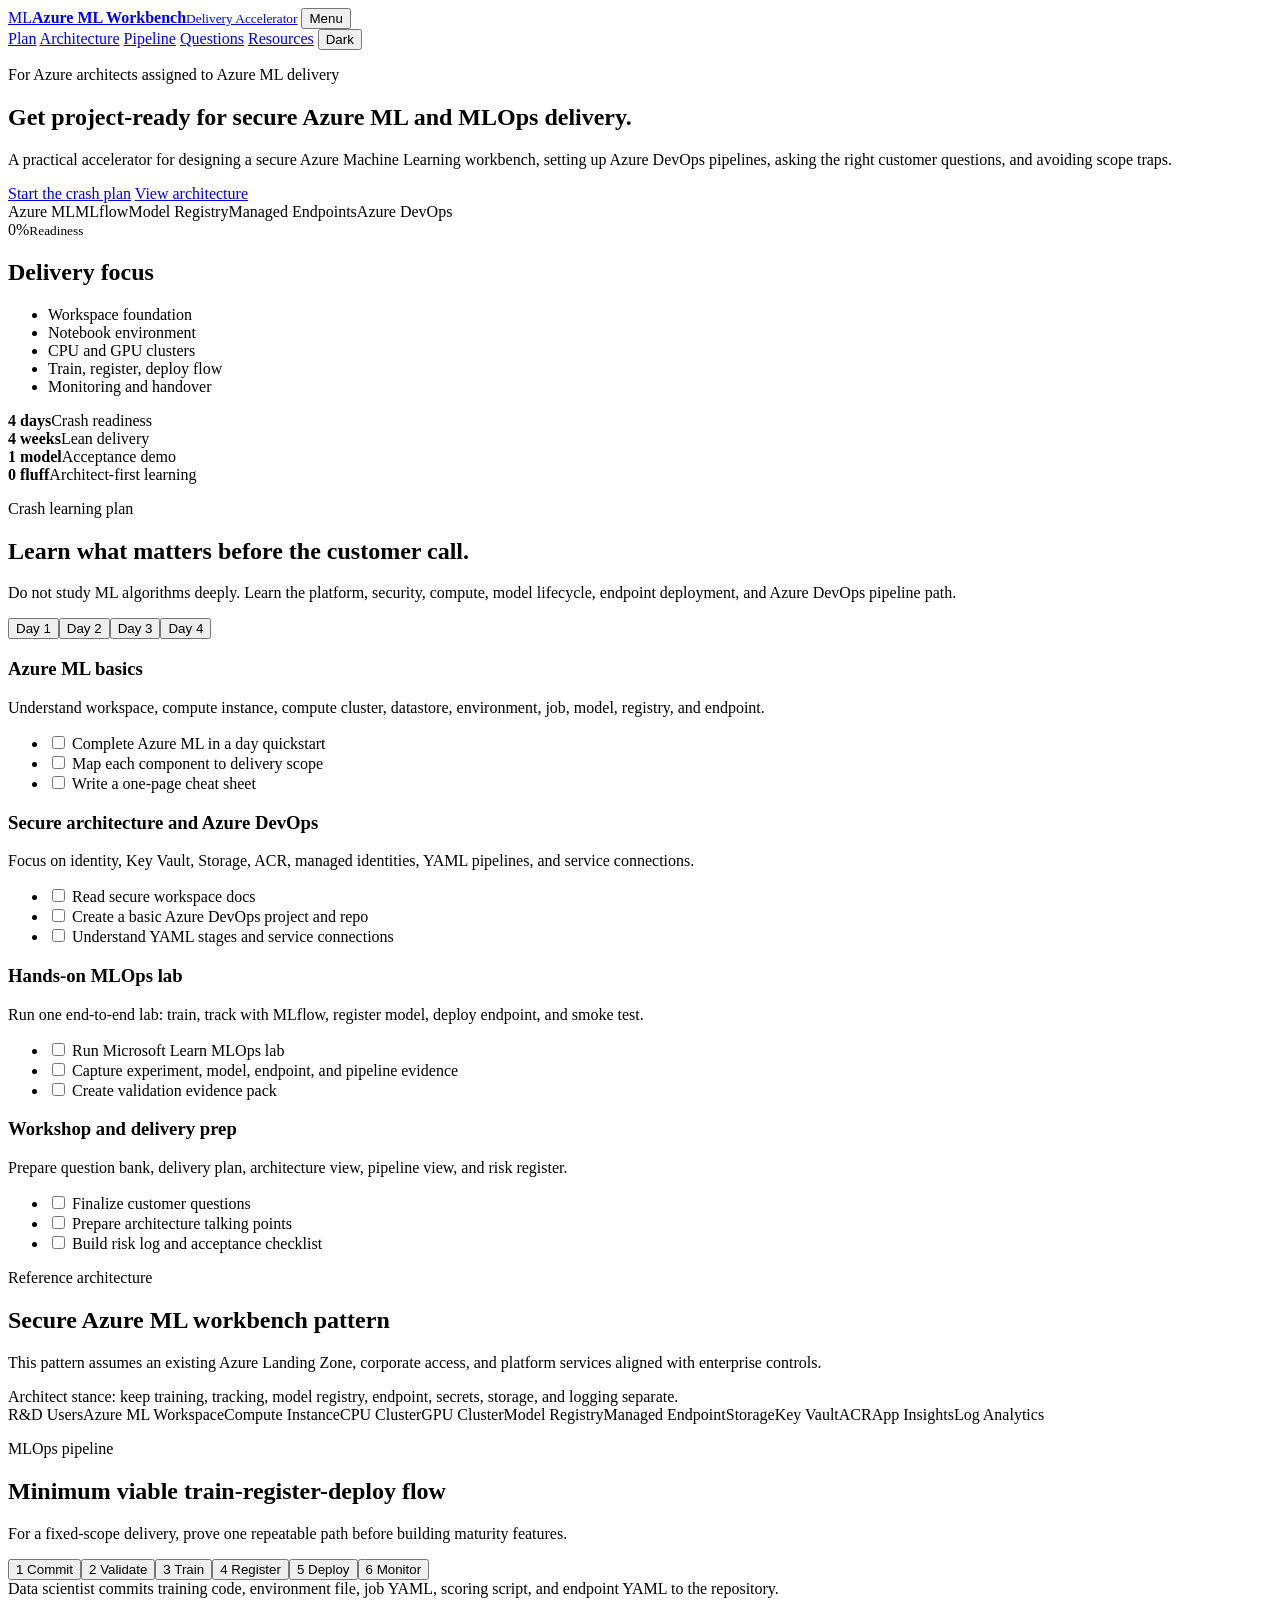
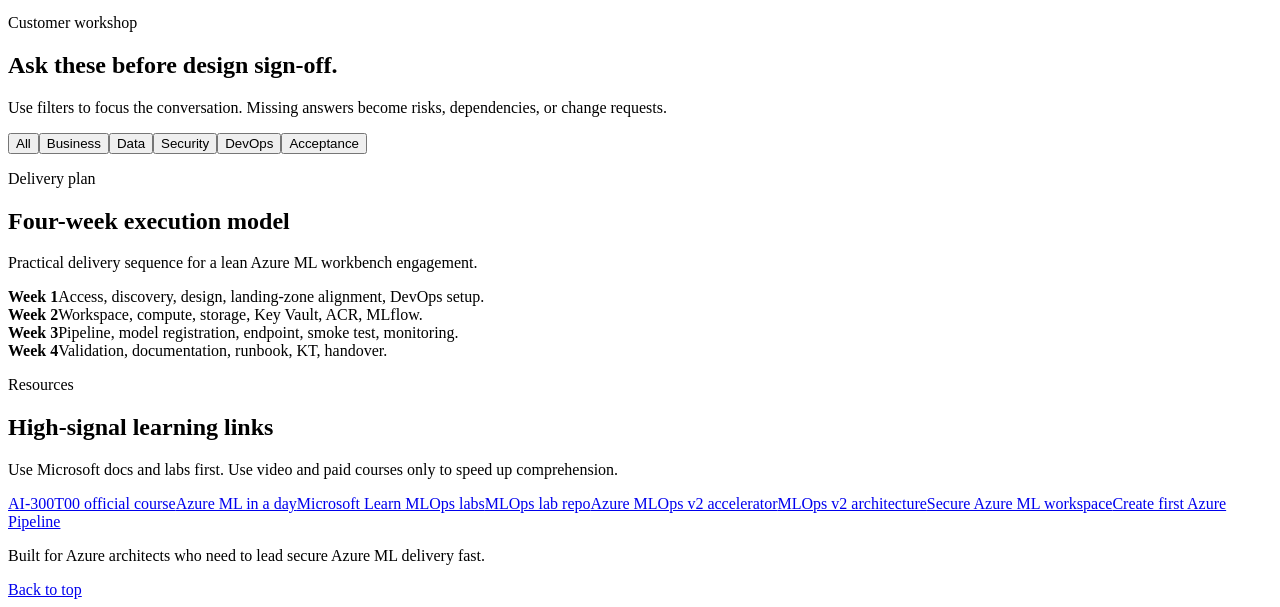
==== index.html @ 3e7c8733 "Add interactive Azure ML delivery site" ====
<!doctype html>
<html lang="en">
<head>
  <meta charset="utf-8">
  <meta name="viewport" content="width=device-width, initial-scale=1">
  <title>Azure ML Workbench Delivery Accelerator</title>
  <meta name="description" content="Interactive Azure ML and MLOps delivery accelerator for Azure architects.">
  <link rel="stylesheet" href="styles.css">
</head>
<body>
  <header class="site-header">
    <nav class="nav shell">
      <a class="brand" href="#top"><span class="brand-mark">ML</span><span><strong>Azure ML Workbench</strong><small>Delivery Accelerator</small></span></a>
      <button class="nav-toggle" aria-expanded="false" aria-controls="nav-links">Menu</button>
      <div id="nav-links" class="nav-links">
        <a href="#plan">Plan</a>
        <a href="#architecture">Architecture</a>
        <a href="#pipeline">Pipeline</a>
        <a href="#questions">Questions</a>
        <a href="#resources">Resources</a>
        <button id="theme-toggle" class="ghost" type="button">Dark</button>
      </div>
    </nav>
  </header>

  <main id="top">
    <section class="hero shell">
      <div class="hero-copy">
        <p class="eyebrow">For Azure architects assigned to Azure ML delivery</p>
        <h1>Get project-ready for secure Azure ML and MLOps delivery.</h1>
        <p class="lead">A practical accelerator for designing a secure Azure Machine Learning workbench, setting up Azure DevOps pipelines, asking the right customer questions, and avoiding scope traps.</p>
        <div class="hero-actions">
          <a class="button primary" href="#plan">Start the crash plan</a>
          <a class="button secondary" href="#architecture">View architecture</a>
        </div>
        <div class="trust-strip"><span>Azure ML</span><span>MLflow</span><span>Model Registry</span><span>Managed Endpoints</span><span>Azure DevOps</span></div>
      </div>
      <aside class="hero-card">
        <div class="score-ring"><span id="readiness-score">0%</span><small>Readiness</small></div>
        <h2>Delivery focus</h2>
        <ul class="clean-list"><li>Workspace foundation</li><li>Notebook environment</li><li>CPU and GPU clusters</li><li>Train, register, deploy flow</li><li>Monitoring and handover</li></ul>
      </aside>
    </section>

    <section class="shell section stats-grid"><article class="stat"><strong>4 days</strong><span>Crash readiness</span></article><article class="stat"><strong>4 weeks</strong><span>Lean delivery</span></article><article class="stat"><strong>1 model</strong><span>Acceptance demo</span></article><article class="stat"><strong>0 fluff</strong><span>Architect-first learning</span></article></section>

    <section id="plan" class="shell section"><div class="section-head"><p class="eyebrow">Crash learning plan</p><h2>Learn what matters before the customer call.</h2><p>Do not study ML algorithms deeply. Learn the platform, security, compute, model lifecycle, endpoint deployment, and Azure DevOps pipeline path.</p></div><div class="tabs"><button class="tab active" data-tab="day1">Day 1</button><button class="tab" data-tab="day2">Day 2</button><button class="tab" data-tab="day3">Day 3</button><button class="tab" data-tab="day4">Day 4</button></div><div class="tab-panel active" id="day1"><h3>Azure ML basics</h3><p>Understand workspace, compute instance, compute cluster, datastore, environment, job, model, registry, and endpoint.</p><ul class="task-list"><li><label><input type="checkbox"> Complete Azure ML in a day quickstart</label></li><li><label><input type="checkbox"> Map each component to delivery scope</label></li><li><label><input type="checkbox"> Write a one-page cheat sheet</label></li></ul></div><div class="tab-panel" id="day2"><h3>Secure architecture and Azure DevOps</h3><p>Focus on identity, Key Vault, Storage, ACR, managed identities, YAML pipelines, and service connections.</p><ul class="task-list"><li><label><input type="checkbox"> Read secure workspace docs</label></li><li><label><input type="checkbox"> Create a basic Azure DevOps project and repo</label></li><li><label><input type="checkbox"> Understand YAML stages and service connections</label></li></ul></div><div class="tab-panel" id="day3"><h3>Hands-on MLOps lab</h3><p>Run one end-to-end lab: train, track with MLflow, register model, deploy endpoint, and smoke test.</p><ul class="task-list"><li><label><input type="checkbox"> Run Microsoft Learn MLOps lab</label></li><li><label><input type="checkbox"> Capture experiment, model, endpoint, and pipeline evidence</label></li><li><label><input type="checkbox"> Create validation evidence pack</label></li></ul></div><div class="tab-panel" id="day4"><h3>Workshop and delivery prep</h3><p>Prepare question bank, delivery plan, architecture view, pipeline view, and risk register.</p><ul class="task-list"><li><label><input type="checkbox"> Finalize customer questions</label></li><li><label><input type="checkbox"> Prepare architecture talking points</label></li><li><label><input type="checkbox"> Build risk log and acceptance checklist</label></li></ul></div></section>

    <section id="architecture" class="shell section split"><div><p class="eyebrow">Reference architecture</p><h2>Secure Azure ML workbench pattern</h2><p>This pattern assumes an existing Azure Landing Zone, corporate access, and platform services aligned with enterprise controls.</p><div class="callout">Architect stance: keep training, tracking, model registry, endpoint, secrets, storage, and logging separate.</div></div><div class="diagram-card"><div class="arch-grid"><span>R&D Users</span><span>Azure ML Workspace</span><span>Compute Instance</span><span>CPU Cluster</span><span>GPU Cluster</span><span>Model Registry</span><span>Managed Endpoint</span><span>Storage</span><span>Key Vault</span><span>ACR</span><span>App Insights</span><span>Log Analytics</span></div></div></section>

    <section id="pipeline" class="shell section"><div class="section-head"><p class="eyebrow">MLOps pipeline</p><h2>Minimum viable train-register-deploy flow</h2><p>For a fixed-scope delivery, prove one repeatable path before building maturity features.</p></div><div class="pipeline"><button class="step active" data-step="1"><span>1</span> Commit</button><button class="step" data-step="2"><span>2</span> Validate</button><button class="step" data-step="3"><span>3</span> Train</button><button class="step" data-step="4"><span>4</span> Register</button><button class="step" data-step="5"><span>5</span> Deploy</button><button class="step" data-step="6"><span>6</span> Monitor</button></div><article id="pipeline-detail" class="detail-card">Data scientist commits training code, environment file, job YAML, scoring script, and endpoint YAML to the repository.</article></section>

    <section id="questions" class="shell section"><div class="section-head"><p class="eyebrow">Customer workshop</p><h2>Ask these before design sign-off.</h2><p>Use filters to focus the conversation. Missing answers become risks, dependencies, or change requests.</p></div><div class="filter-row"><button class="filter active" data-filter="all">All</button><button class="filter" data-filter="business">Business</button><button class="filter" data-filter="data">Data</button><button class="filter" data-filter="security">Security</button><button class="filter" data-filter="devops">DevOps</button><button class="filter" data-filter="acceptance">Acceptance</button></div><div class="question-grid" id="question-grid"></div></section>

    <section class="shell section split"><div><p class="eyebrow">Delivery plan</p><h2>Four-week execution model</h2><p>Practical delivery sequence for a lean Azure ML workbench engagement.</p></div><div class="timeline"><article><strong>Week 1</strong><span>Access, discovery, design, landing-zone alignment, DevOps setup.</span></article><article><strong>Week 2</strong><span>Workspace, compute, storage, Key Vault, ACR, MLflow.</span></article><article><strong>Week 3</strong><span>Pipeline, model registration, endpoint, smoke test, monitoring.</span></article><article><strong>Week 4</strong><span>Validation, documentation, runbook, KT, handover.</span></article></div></section>

    <section id="resources" class="shell section"><div class="section-head"><p class="eyebrow">Resources</p><h2>High-signal learning links</h2><p>Use Microsoft docs and labs first. Use video and paid courses only to speed up comprehension.</p></div><div class="resource-grid"><a href="https://learn.microsoft.com/en-us/training/courses/ai-300t00" target="_blank" rel="noreferrer">AI-300T00 official course</a><a href="https://learn.microsoft.com/en-us/azure/machine-learning/tutorial-azure-ml-in-a-day" target="_blank" rel="noreferrer">Azure ML in a day</a><a href="https://microsoftlearning.github.io/mslearn-mlops/" target="_blank" rel="noreferrer">Microsoft Learn MLOps labs</a><a href="https://github.com/MicrosoftLearning/mslearn-mlops" target="_blank" rel="noreferrer">MLOps lab repo</a><a href="https://github.com/Azure/mlops-v2" target="_blank" rel="noreferrer">Azure MLOps v2 accelerator</a><a href="https://learn.microsoft.com/en-us/azure/architecture/ai-ml/guide/machine-learning-operations-v2" target="_blank" rel="noreferrer">MLOps v2 architecture</a><a href="https://learn.microsoft.com/en-us/azure/machine-learning/how-to-secure-workspace-vnet" target="_blank" rel="noreferrer">Secure Azure ML workspace</a><a href="https://learn.microsoft.com/en-us/azure/devops/pipelines/create-first-pipeline" target="_blank" rel="noreferrer">Create first Azure Pipeline</a></div></section>
  </main>
  <footer class="footer shell"><p>Built for Azure architects who need to lead secure Azure ML delivery fast.</p><a href="#top">Back to top</a></footer>
  <script src="app.js"></script>
</body>
</html>
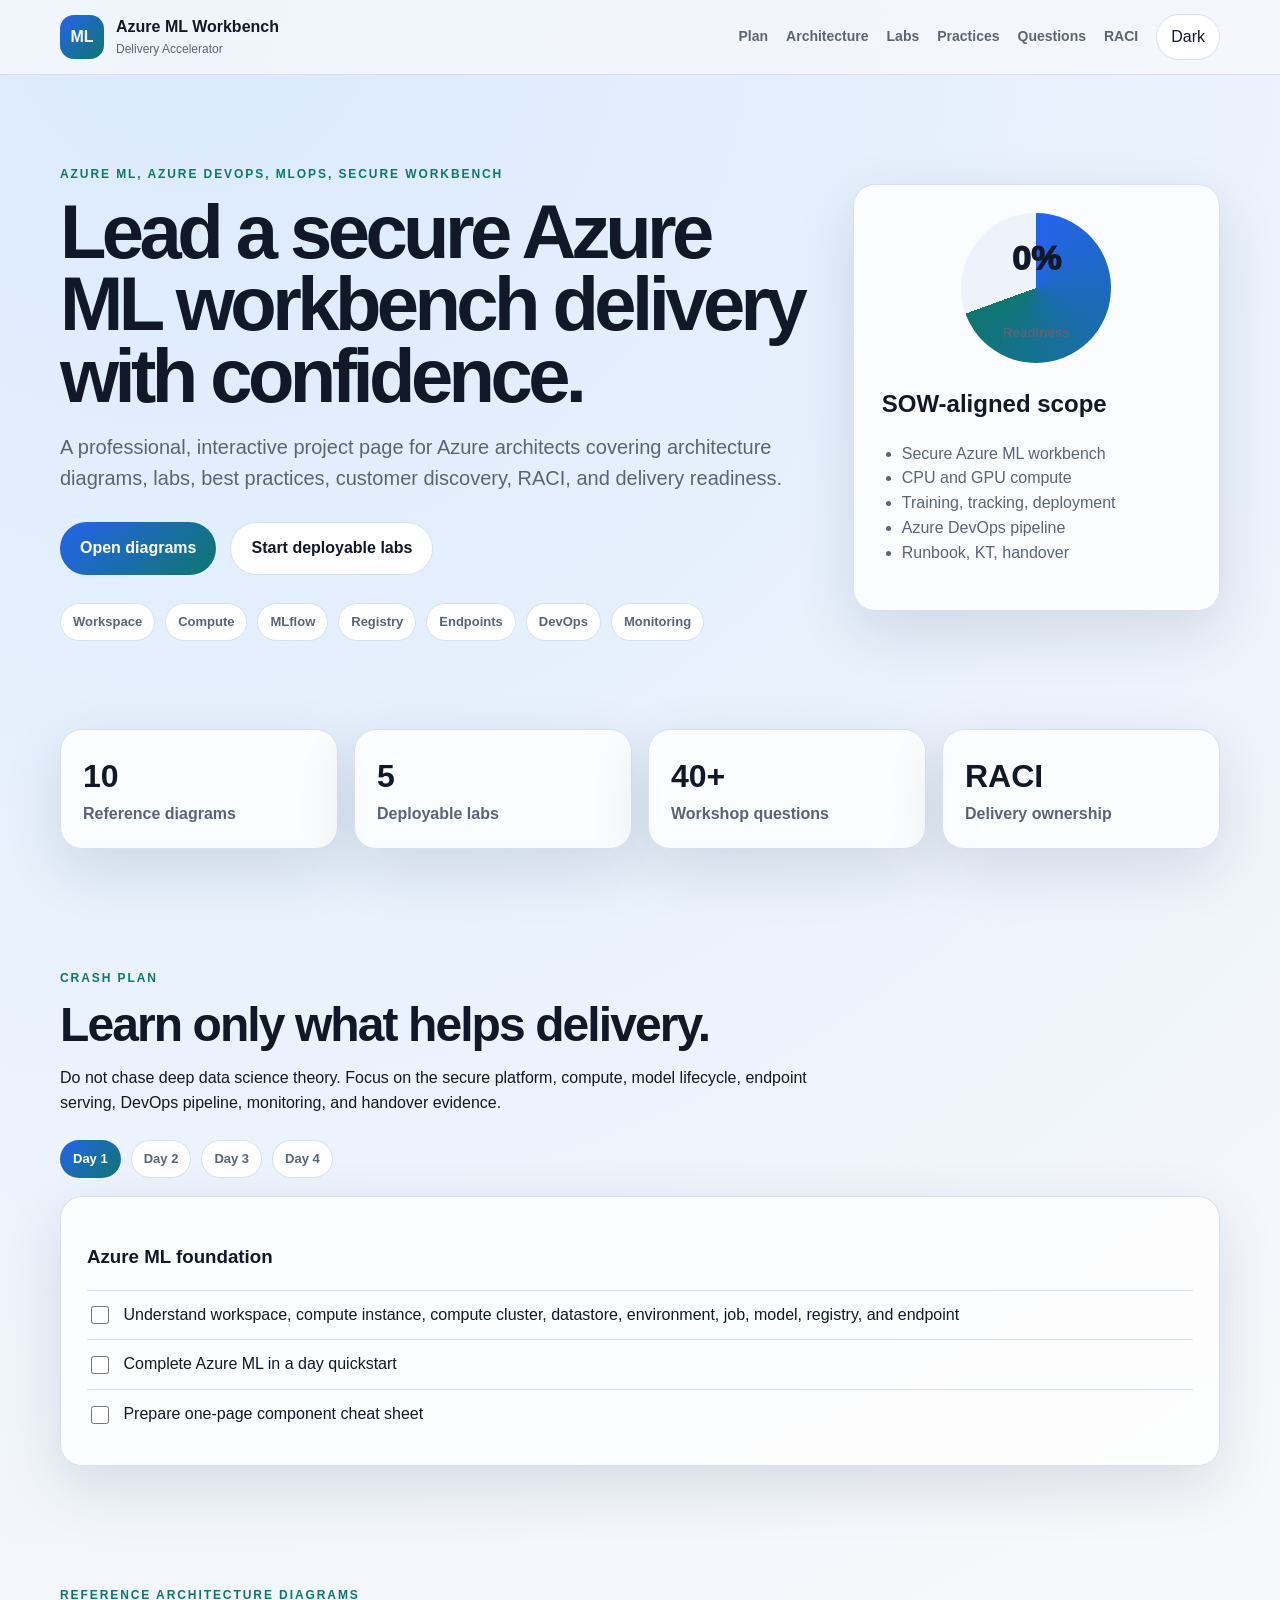
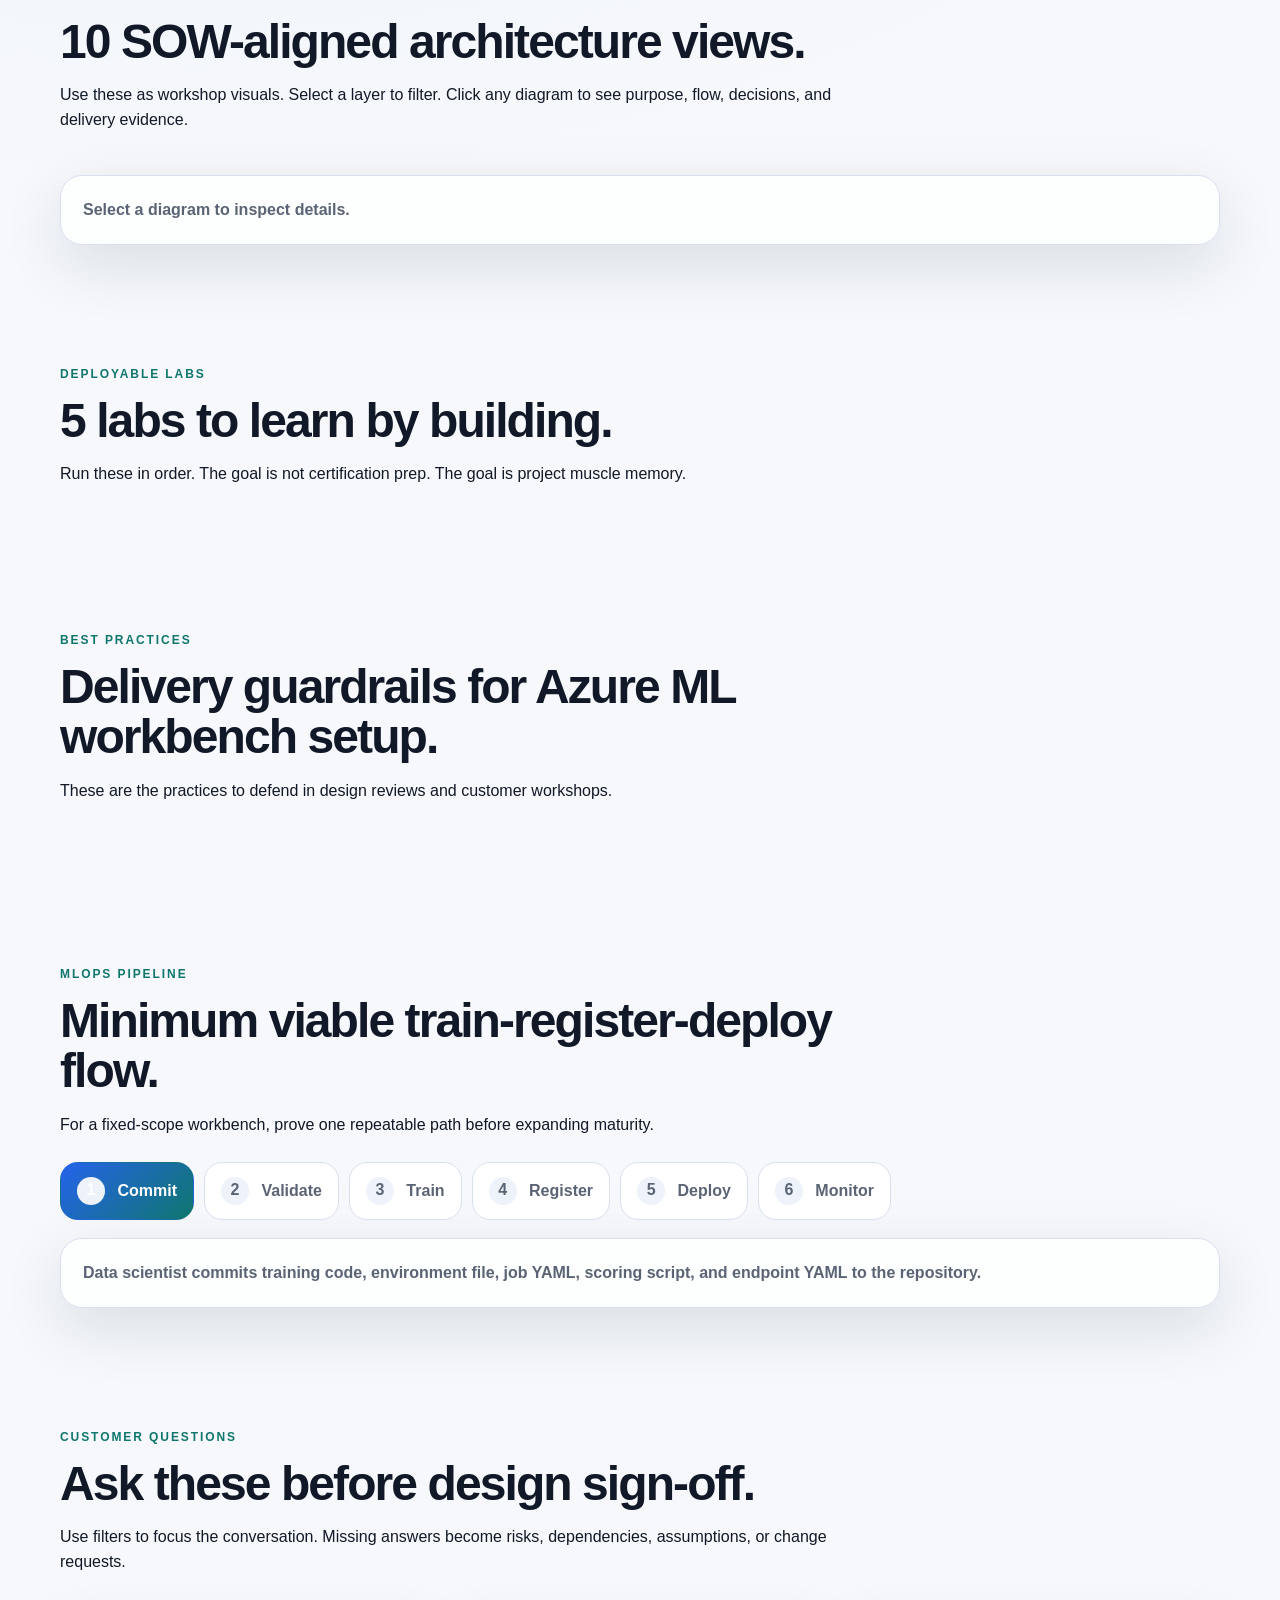
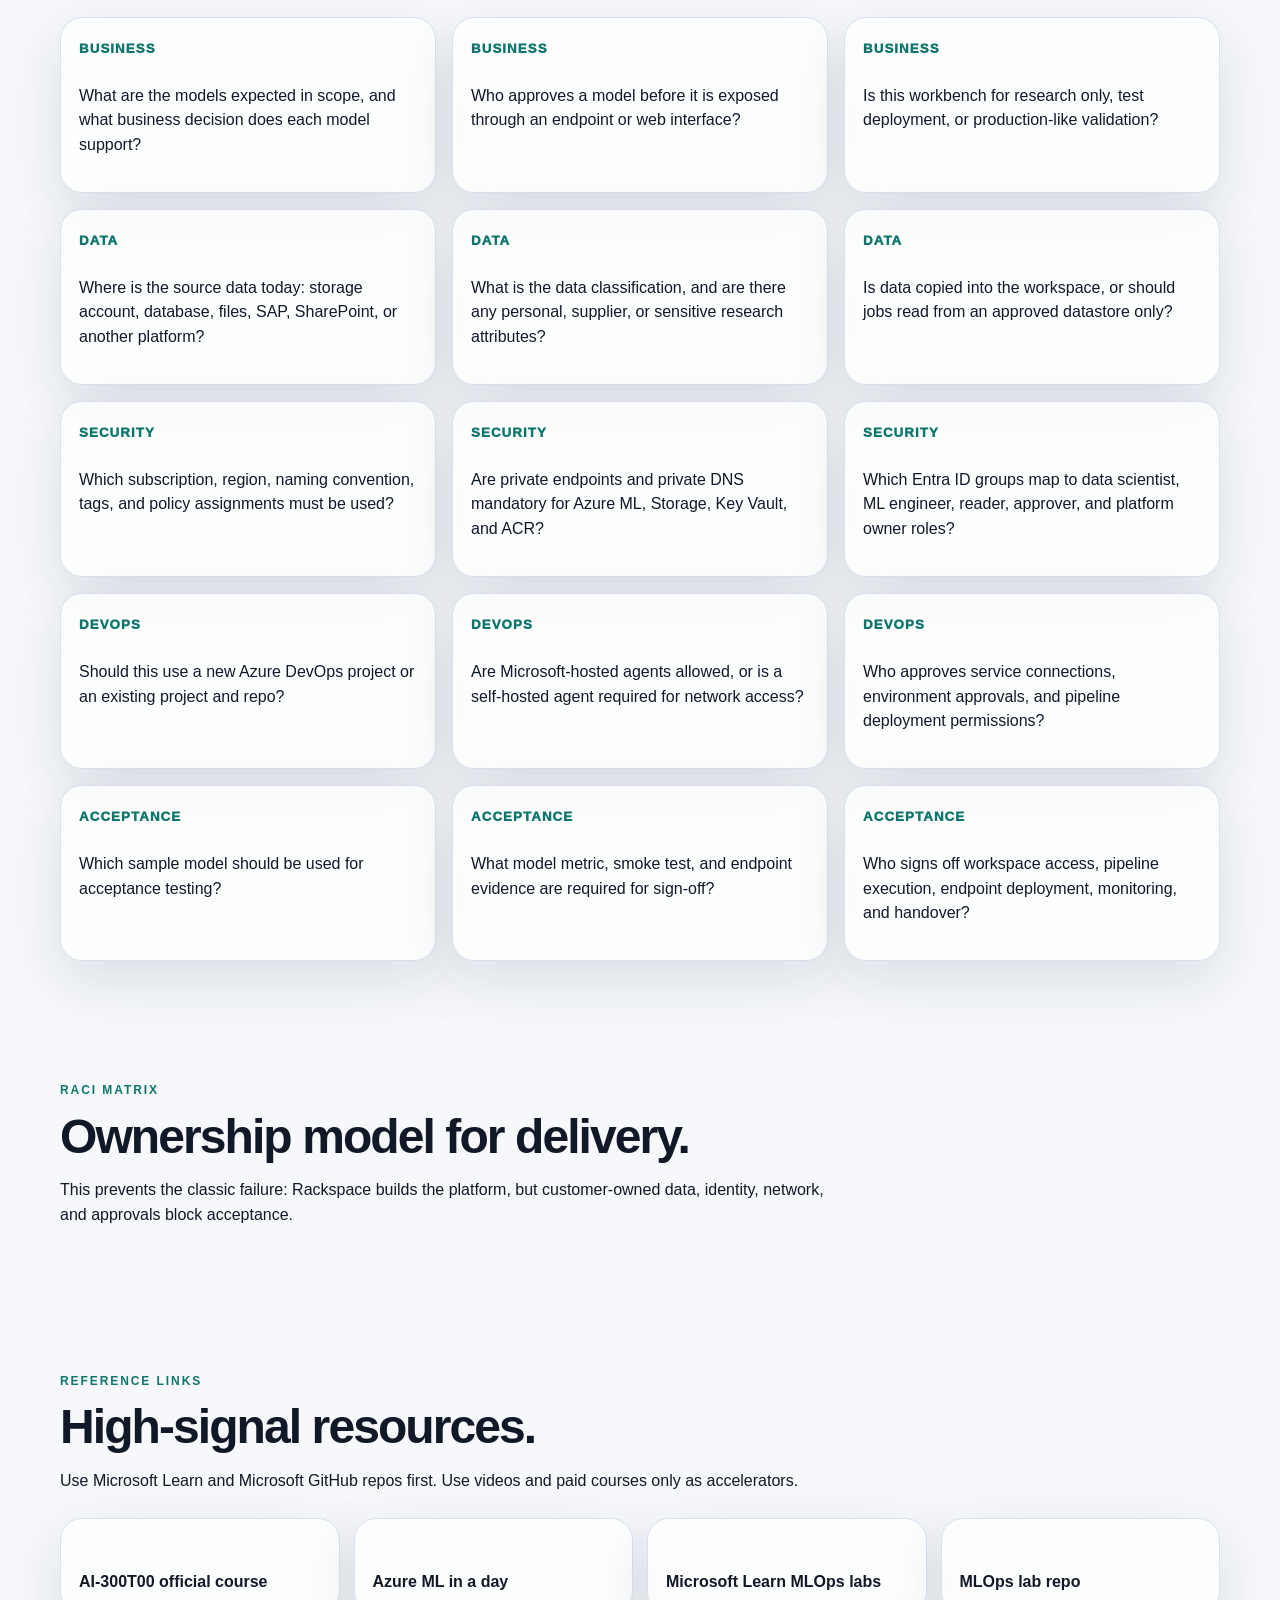
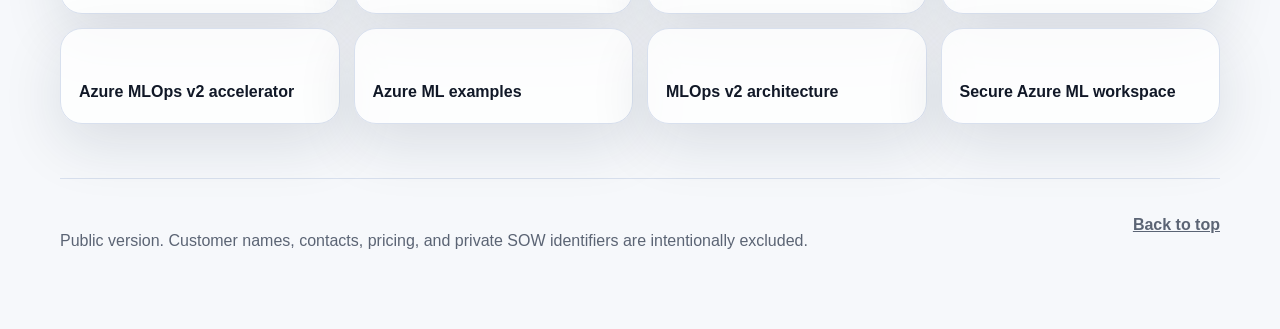
==== commit aef34103: "Expand Azure ML workbench site with diagrams labs RACI" ====
--- a/index.html
+++ b/index.html
@@ -15,9 +15,10 @@
       <div id="nav-links" class="nav-links">
         <a href="#plan">Plan</a>
         <a href="#architecture">Architecture</a>
-        <a href="#pipeline">Pipeline</a>
+        <a href="#labs">Labs</a>
+        <a href="#practices">Practices</a>
         <a href="#questions">Questions</a>
-        <a href="#resources">Resources</a>
+        <a href="#raci">RACI</a>
         <button id="theme-toggle" class="ghost" type="button">Dark</button>
       </div>
     </nav>
@@ -26,37 +27,70 @@
   <main id="top">
     <section class="hero shell">
       <div class="hero-copy">
-        <p class="eyebrow">For Azure architects assigned to Azure ML delivery</p>
-        <h1>Get project-ready for secure Azure ML and MLOps delivery.</h1>
-        <p class="lead">A practical accelerator for designing a secure Azure Machine Learning workbench, setting up Azure DevOps pipelines, asking the right customer questions, and avoiding scope traps.</p>
-        <div class="hero-actions">
-          <a class="button primary" href="#plan">Start the crash plan</a>
-          <a class="button secondary" href="#architecture">View architecture</a>
-        </div>
-        <div class="trust-strip"><span>Azure ML</span><span>MLflow</span><span>Model Registry</span><span>Managed Endpoints</span><span>Azure DevOps</span></div>
+        <p class="eyebrow">Azure ML, Azure DevOps, MLOps, secure workbench</p>
+        <h1>Lead a secure Azure ML workbench delivery with confidence.</h1>
+        <p class="lead">A professional, interactive project page for Azure architects covering architecture diagrams, labs, best practices, customer discovery, RACI, and delivery readiness.</p>
+        <div class="hero-actions"><a class="button primary" href="#architecture">Open diagrams</a><a class="button secondary" href="#labs">Start deployable labs</a></div>
+        <div class="trust-strip"><span>Workspace</span><span>Compute</span><span>MLflow</span><span>Registry</span><span>Endpoints</span><span>DevOps</span><span>Monitoring</span></div>
       </div>
       <aside class="hero-card">
         <div class="score-ring"><span id="readiness-score">0%</span><small>Readiness</small></div>
-        <h2>Delivery focus</h2>
-        <ul class="clean-list"><li>Workspace foundation</li><li>Notebook environment</li><li>CPU and GPU clusters</li><li>Train, register, deploy flow</li><li>Monitoring and handover</li></ul>
+        <h2>SOW-aligned scope</h2>
+        <ul class="clean-list"><li>Secure Azure ML workbench</li><li>CPU and GPU compute</li><li>Training, tracking, deployment</li><li>Azure DevOps pipeline</li><li>Runbook, KT, handover</li></ul>
       </aside>
     </section>
 
-    <section class="shell section stats-grid"><article class="stat"><strong>4 days</strong><span>Crash readiness</span></article><article class="stat"><strong>4 weeks</strong><span>Lean delivery</span></article><article class="stat"><strong>1 model</strong><span>Acceptance demo</span></article><article class="stat"><strong>0 fluff</strong><span>Architect-first learning</span></article></section>
+    <section class="shell section stats-grid"><article class="stat"><strong>10</strong><span>Reference diagrams</span></article><article class="stat"><strong>5</strong><span>Deployable labs</span></article><article class="stat"><strong>40+</strong><span>Workshop questions</span></article><article class="stat"><strong>RACI</strong><span>Delivery ownership</span></article></section>
 
-    <section id="plan" class="shell section"><div class="section-head"><p class="eyebrow">Crash learning plan</p><h2>Learn what matters before the customer call.</h2><p>Do not study ML algorithms deeply. Learn the platform, security, compute, model lifecycle, endpoint deployment, and Azure DevOps pipeline path.</p></div><div class="tabs"><button class="tab active" data-tab="day1">Day 1</button><button class="tab" data-tab="day2">Day 2</button><button class="tab" data-tab="day3">Day 3</button><button class="tab" data-tab="day4">Day 4</button></div><div class="tab-panel active" id="day1"><h3>Azure ML basics</h3><p>Understand workspace, compute instance, compute cluster, datastore, environment, job, model, registry, and endpoint.</p><ul class="task-list"><li><label><input type="checkbox"> Complete Azure ML in a day quickstart</label></li><li><label><input type="checkbox"> Map each component to delivery scope</label></li><li><label><input type="checkbox"> Write a one-page cheat sheet</label></li></ul></div><div class="tab-panel" id="day2"><h3>Secure architecture and Azure DevOps</h3><p>Focus on identity, Key Vault, Storage, ACR, managed identities, YAML pipelines, and service connections.</p><ul class="task-list"><li><label><input type="checkbox"> Read secure workspace docs</label></li><li><label><input type="checkbox"> Create a basic Azure DevOps project and repo</label></li><li><label><input type="checkbox"> Understand YAML stages and service connections</label></li></ul></div><div class="tab-panel" id="day3"><h3>Hands-on MLOps lab</h3><p>Run one end-to-end lab: train, track with MLflow, register model, deploy endpoint, and smoke test.</p><ul class="task-list"><li><label><input type="checkbox"> Run Microsoft Learn MLOps lab</label></li><li><label><input type="checkbox"> Capture experiment, model, endpoint, and pipeline evidence</label></li><li><label><input type="checkbox"> Create validation evidence pack</label></li></ul></div><div class="tab-panel" id="day4"><h3>Workshop and delivery prep</h3><p>Prepare question bank, delivery plan, architecture view, pipeline view, and risk register.</p><ul class="task-list"><li><label><input type="checkbox"> Finalize customer questions</label></li><li><label><input type="checkbox"> Prepare architecture talking points</label></li><li><label><input type="checkbox"> Build risk log and acceptance checklist</label></li></ul></div></section>
+    <section id="plan" class="shell section">
+      <div class="section-head"><p class="eyebrow">Crash plan</p><h2>Learn only what helps delivery.</h2><p>Do not chase deep data science theory. Focus on the secure platform, compute, model lifecycle, endpoint serving, DevOps pipeline, monitoring, and handover evidence.</p></div>
+      <div class="tabs"><button class="tab active" data-tab="day1">Day 1</button><button class="tab" data-tab="day2">Day 2</button><button class="tab" data-tab="day3">Day 3</button><button class="tab" data-tab="day4">Day 4</button></div>
+      <div class="tab-panel active" id="day1"><h3>Azure ML foundation</h3><ul class="task-list"><li><label><input type="checkbox"> Understand workspace, compute instance, compute cluster, datastore, environment, job, model, registry, and endpoint</label></li><li><label><input type="checkbox"> Complete Azure ML in a day quickstart</label></li><li><label><input type="checkbox"> Prepare one-page component cheat sheet</label></li></ul></div>
+      <div class="tab-panel" id="day2"><h3>Security and DevOps foundation</h3><ul class="task-list"><li><label><input type="checkbox"> Review private access, identity, Key Vault, Storage, ACR, DNS, and logging path</label></li><li><label><input type="checkbox"> Create Azure DevOps project mental model: repo, branch, service connection, pipeline, environment approval</label></li><li><label><input type="checkbox"> Draft access and dependency checklist for kickoff</label></li></ul></div>
+      <div class="tab-panel" id="day3"><h3>Hands-on MLOps</h3><ul class="task-list"><li><label><input type="checkbox"> Run one lab end to end: train, track, register, deploy, test</label></li><li><label><input type="checkbox"> Capture evidence of experiment, registered model, endpoint, and pipeline execution</label></li><li><label><input type="checkbox"> Prepare demo script for one model deployment</label></li></ul></div>
+      <div class="tab-panel" id="day4"><h3>Customer readiness</h3><ul class="task-list"><li><label><input type="checkbox"> Finalize workshop question bank</label></li><li><label><input type="checkbox"> Walk through 10 diagrams and know what decision each diagram drives</label></li><li><label><input type="checkbox"> Prepare RAID, RACI, acceptance evidence, and handover checklist</label></li></ul></div>
+    </section>
 
-    <section id="architecture" class="shell section split"><div><p class="eyebrow">Reference architecture</p><h2>Secure Azure ML workbench pattern</h2><p>This pattern assumes an existing Azure Landing Zone, corporate access, and platform services aligned with enterprise controls.</p><div class="callout">Architect stance: keep training, tracking, model registry, endpoint, secrets, storage, and logging separate.</div></div><div class="diagram-card"><div class="arch-grid"><span>R&D Users</span><span>Azure ML Workspace</span><span>Compute Instance</span><span>CPU Cluster</span><span>GPU Cluster</span><span>Model Registry</span><span>Managed Endpoint</span><span>Storage</span><span>Key Vault</span><span>ACR</span><span>App Insights</span><span>Log Analytics</span></div></div></section>
+    <section id="architecture" class="shell section">
+      <div class="section-head"><p class="eyebrow">Reference architecture diagrams</p><h2>10 SOW-aligned architecture views.</h2><p>Use these as workshop visuals. Select a layer to filter. Click any diagram to see purpose, flow, decisions, and delivery evidence.</p></div>
+      <div class="filter-row" id="arch-filters"></div>
+      <div class="architecture-layout"><div class="architecture-grid" id="architecture-grid"></div><aside class="detail-card sticky-detail" id="architecture-detail">Select a diagram to inspect details.</aside></div>
+    </section>
 
-    <section id="pipeline" class="shell section"><div class="section-head"><p class="eyebrow">MLOps pipeline</p><h2>Minimum viable train-register-deploy flow</h2><p>For a fixed-scope delivery, prove one repeatable path before building maturity features.</p></div><div class="pipeline"><button class="step active" data-step="1"><span>1</span> Commit</button><button class="step" data-step="2"><span>2</span> Validate</button><button class="step" data-step="3"><span>3</span> Train</button><button class="step" data-step="4"><span>4</span> Register</button><button class="step" data-step="5"><span>5</span> Deploy</button><button class="step" data-step="6"><span>6</span> Monitor</button></div><article id="pipeline-detail" class="detail-card">Data scientist commits training code, environment file, job YAML, scoring script, and endpoint YAML to the repository.</article></section>
+    <section id="labs" class="shell section">
+      <div class="section-head"><p class="eyebrow">Deployable labs</p><h2>5 labs to learn by building.</h2><p>Run these in order. The goal is not certification prep. The goal is project muscle memory.</p></div>
+      <div class="lab-grid" id="lab-grid"></div>
+    </section>
 
-    <section id="questions" class="shell section"><div class="section-head"><p class="eyebrow">Customer workshop</p><h2>Ask these before design sign-off.</h2><p>Use filters to focus the conversation. Missing answers become risks, dependencies, or change requests.</p></div><div class="filter-row"><button class="filter active" data-filter="all">All</button><button class="filter" data-filter="business">Business</button><button class="filter" data-filter="data">Data</button><button class="filter" data-filter="security">Security</button><button class="filter" data-filter="devops">DevOps</button><button class="filter" data-filter="acceptance">Acceptance</button></div><div class="question-grid" id="question-grid"></div></section>
+    <section id="practices" class="shell section">
+      <div class="section-head"><p class="eyebrow">Best practices</p><h2>Delivery guardrails for Azure ML workbench setup.</h2><p>These are the practices to defend in design reviews and customer workshops.</p></div>
+      <div class="filter-row" id="practice-filters"></div>
+      <div class="practice-grid" id="practice-grid"></div>
+    </section>
 
-    <section class="shell section split"><div><p class="eyebrow">Delivery plan</p><h2>Four-week execution model</h2><p>Practical delivery sequence for a lean Azure ML workbench engagement.</p></div><div class="timeline"><article><strong>Week 1</strong><span>Access, discovery, design, landing-zone alignment, DevOps setup.</span></article><article><strong>Week 2</strong><span>Workspace, compute, storage, Key Vault, ACR, MLflow.</span></article><article><strong>Week 3</strong><span>Pipeline, model registration, endpoint, smoke test, monitoring.</span></article><article><strong>Week 4</strong><span>Validation, documentation, runbook, KT, handover.</span></article></div></section>
+    <section id="pipeline" class="shell section">
+      <div class="section-head"><p class="eyebrow">MLOps pipeline</p><h2>Minimum viable train-register-deploy flow.</h2><p>For a fixed-scope workbench, prove one repeatable path before expanding maturity.</p></div>
+      <div class="pipeline"><button class="step active" data-step="1"><span>1</span> Commit</button><button class="step" data-step="2"><span>2</span> Validate</button><button class="step" data-step="3"><span>3</span> Train</button><button class="step" data-step="4"><span>4</span> Register</button><button class="step" data-step="5"><span>5</span> Deploy</button><button class="step" data-step="6"><span>6</span> Monitor</button></div>
+      <article id="pipeline-detail" class="detail-card">Data scientist commits training code, environment file, job YAML, scoring script, and endpoint YAML to the repository.</article>
+    </section>
 
-    <section id="resources" class="shell section"><div class="section-head"><p class="eyebrow">Resources</p><h2>High-signal learning links</h2><p>Use Microsoft docs and labs first. Use video and paid courses only to speed up comprehension.</p></div><div class="resource-grid"><a href="https://learn.microsoft.com/en-us/training/courses/ai-300t00" target="_blank" rel="noreferrer">AI-300T00 official course</a><a href="https://learn.microsoft.com/en-us/azure/machine-learning/tutorial-azure-ml-in-a-day" target="_blank" rel="noreferrer">Azure ML in a day</a><a href="https://microsoftlearning.github.io/mslearn-mlops/" target="_blank" rel="noreferrer">Microsoft Learn MLOps labs</a><a href="https://github.com/MicrosoftLearning/mslearn-mlops" target="_blank" rel="noreferrer">MLOps lab repo</a><a href="https://github.com/Azure/mlops-v2" target="_blank" rel="noreferrer">Azure MLOps v2 accelerator</a><a href="https://learn.microsoft.com/en-us/azure/architecture/ai-ml/guide/machine-learning-operations-v2" target="_blank" rel="noreferrer">MLOps v2 architecture</a><a href="https://learn.microsoft.com/en-us/azure/machine-learning/how-to-secure-workspace-vnet" target="_blank" rel="noreferrer">Secure Azure ML workspace</a><a href="https://learn.microsoft.com/en-us/azure/devops/pipelines/create-first-pipeline" target="_blank" rel="noreferrer">Create first Azure Pipeline</a></div></section>
+    <section id="questions" class="shell section">
+      <div class="section-head"><p class="eyebrow">Customer questions</p><h2>Ask these before design sign-off.</h2><p>Use filters to focus the conversation. Missing answers become risks, dependencies, assumptions, or change requests.</p></div>
+      <div class="filter-row" id="question-filters"></div>
+      <div class="question-grid" id="question-grid"></div>
+    </section>
+
+    <section id="raci" class="shell section">
+      <div class="section-head"><p class="eyebrow">RACI matrix</p><h2>Ownership model for delivery.</h2><p>This prevents the classic failure: Rackspace builds the platform, but customer-owned data, identity, network, and approvals block acceptance.</p></div>
+      <div class="table-wrap"><table class="raci-table" id="raci-table"></table></div>
+    </section>
+
+    <section id="resources" class="shell section">
+      <div class="section-head"><p class="eyebrow">Reference links</p><h2>High-signal resources.</h2><p>Use Microsoft Learn and Microsoft GitHub repos first. Use videos and paid courses only as accelerators.</p></div>
+      <div class="resource-grid"><a href="https://learn.microsoft.com/en-us/training/courses/ai-300t00" target="_blank" rel="noreferrer">AI-300T00 official course</a><a href="https://learn.microsoft.com/en-us/azure/machine-learning/tutorial-azure-ml-in-a-day" target="_blank" rel="noreferrer">Azure ML in a day</a><a href="https://microsoftlearning.github.io/mslearn-mlops/" target="_blank" rel="noreferrer">Microsoft Learn MLOps labs</a><a href="https://github.com/MicrosoftLearning/mslearn-mlops" target="_blank" rel="noreferrer">MLOps lab repo</a><a href="https://github.com/Azure/mlops-v2" target="_blank" rel="noreferrer">Azure MLOps v2 accelerator</a><a href="https://github.com/Azure/azureml-examples" target="_blank" rel="noreferrer">Azure ML examples</a><a href="https://learn.microsoft.com/en-us/azure/architecture/ai-ml/guide/machine-learning-operations-v2" target="_blank" rel="noreferrer">MLOps v2 architecture</a><a href="https://learn.microsoft.com/en-us/azure/machine-learning/how-to-secure-workspace-vnet" target="_blank" rel="noreferrer">Secure Azure ML workspace</a></div>
+    </section>
   </main>
-  <footer class="footer shell"><p>Built for Azure architects who need to lead secure Azure ML delivery fast.</p><a href="#top">Back to top</a></footer>
+  <footer class="footer shell"><p>Public version. Customer names, contacts, pricing, and private SOW identifiers are intentionally excluded.</p><a href="#top">Back to top</a></footer>
   <script src="app.js"></script>
 </body>
 </html>
--- a/styles.css
+++ b/styles.css
@@ -0,0 +1 @@
+:root{--bg:#f6f8fb;--surface:#fff;--surface2:#eef3fb;--text:#111827;--muted:#5b6474;--line:#d8e0ee;--brand:#2563eb;--brand2:#0f766e;--shadow:0 20px 60px rgba(20,31,54,.12);--radius:22px}*{box-sizing:border-box}html{scroll-behavior:smooth}body{margin:0;font-family:Inter,Segoe UI,Roboto,Arial,sans-serif;background:radial-gradient(circle at 15% 0%,#dbeafe 0,#f6f8fb 34%,#f6f8fb 100%);color:var(--text);line-height:1.55}body.dark{--bg:#07111f;--surface:#0d1728;--surface2:#111f35;--text:#e9eef7;--muted:#a9b4c4;--line:#26364f;--brand:#70a5ff;--brand2:#6ee7c8;--shadow:0 20px 60px rgba(0,0,0,.4);background:radial-gradient(circle at 10% 0%,#12264a 0,#07111f 38%,#07111f 100%)}a{color:inherit}.shell{width:min(1160px,calc(100% - 36px));margin-inline:auto}.site-header{position:sticky;top:0;z-index:20;background:rgba(246,248,251,.78);backdrop-filter:blur(18px);border-bottom:1px solid var(--line)}body.dark .site-header{background:rgba(7,17,31,.78)}.nav{height:74px;display:flex;align-items:center;justify-content:space-between;gap:20px}.brand{display:flex;align-items:center;gap:12px;text-decoration:none}.brand-mark{display:grid;place-items:center;width:44px;height:44px;border-radius:14px;background:linear-gradient(135deg,var(--brand),var(--brand2));color:white;font-weight:900}.brand small{display:block;color:var(--muted);font-size:12px}.nav-links{display:flex;align-items:center;gap:18px}.nav-links a{text-decoration:none;color:var(--muted);font-weight:700;font-size:14px}.nav-links a:hover{color:var(--text)}button,.button{font:inherit}.ghost,.nav-toggle{border:1px solid var(--line);background:var(--surface);color:var(--text);border-radius:999px;padding:10px 14px;cursor:pointer}.nav-toggle{display:none}.hero{display:grid;grid-template-columns:1.35fr .65fr;gap:30px;align-items:center;padding:78px 0 34px}.hero h1{font-size:clamp(42px,6vw,76px);line-height:.95;margin:8px 0 20px;letter-spacing:-.06em}.lead{font-size:20px;color:var(--muted);max-width:760px}.eyebrow{text-transform:uppercase;letter-spacing:.16em;color:var(--brand2);font-size:12px;font-weight:900}.hero-actions{display:flex;gap:14px;flex-wrap:wrap;margin:28px 0}.button{display:inline-flex;align-items:center;justify-content:center;border-radius:999px;padding:13px 20px;text-decoration:none;font-weight:900}.primary{background:linear-gradient(135deg,var(--brand),var(--brand2));color:#fff}.secondary{border:1px solid var(--line);background:var(--surface)}.trust-strip{display:flex;flex-wrap:wrap;gap:10px}.trust-strip span,.filter,.tab{border:1px solid var(--line);background:var(--surface);border-radius:999px;padding:8px 12px;color:var(--muted);font-weight:800;font-size:13px}.hero-card,.stat,.diagram-card,.detail-card,.timeline article,.question-card,.resource-grid a,.tab-panel,.callout{background:rgba(255,255,255,.82);border:1px solid var(--line);box-shadow:var(--shadow);border-radius:var(--radius)}body.dark .hero-card,body.dark .stat,body.dark .diagram-card,body.dark .detail-card,body.dark .timeline article,body.dark .question-card,body.dark .resource-grid a,body.dark .tab-panel,body.dark .callout{background:rgba(13,23,40,.82)}.hero-card{padding:28px}.score-ring{width:150px;height:150px;border-radius:50%;display:grid;place-items:center;margin:0 auto 22px;background:conic-gradient(var(--brand) 0deg,var(--brand2) 250deg,var(--surface2) 250deg)}.score-ring span{font-size:34px;font-weight:950}.score-ring small{display:block;color:var(--muted);font-weight:800}.clean-list{padding-left:20px;color:var(--muted)}.section{padding:54px 0}.section-head{max-width:780px;margin-bottom:24px}.section h2{font-size:clamp(30px,4vw,48px);line-height:1.05;margin:8px 0 12px;letter-spacing:-.04em}.stats-grid{display:grid;grid-template-columns:repeat(4,1fr);gap:16px}.stat{padding:22px}.stat strong{display:block;font-size:32px}.stat span{color:var(--muted);font-weight:750}.tabs,.filter-row,.pipeline{display:flex;gap:10px;flex-wrap:wrap;margin:18px 0}.tab,.filter,.step{cursor:pointer}.tab.active,.filter.active,.step.active{background:linear-gradient(135deg,var(--brand),var(--brand2));color:white;border-color:transparent}.tab-panel{display:none;padding:26px}.tab-panel.active{display:block}.task-list{list-style:none;padding:0;margin:18px 0 0}.task-list li{padding:12px 0;border-top:1px solid var(--line)}input[type=checkbox]{width:18px;height:18px;margin-right:10px;vertical-align:middle;accent-color:var(--brand)}.split{display:grid;grid-template-columns:.9fr 1.1fr;gap:28px;align-items:center}.callout{padding:18px;margin-top:18px;color:var(--muted);border-left:5px solid var(--brand2)}.arch-grid{display:grid;grid-template-columns:repeat(3,1fr);gap:12px;padding:26px}.arch-grid span{min-height:74px;border:1px solid var(--line);border-radius:16px;background:var(--surface2);display:grid;place-items:center;text-align:center;font-weight:900;padding:10px}.arch-grid span:nth-child(2),.arch-grid span:nth-child(7){background:linear-gradient(135deg,rgba(37,99,235,.16),rgba(15,118,110,.16));border-color:rgba(37,99,235,.45)}.step{border:1px solid var(--line);background:var(--surface);border-radius:18px;padding:14px 16px;font-weight:900;color:var(--muted)}.step span{display:inline-grid;place-items:center;width:28px;height:28px;border-radius:50%;background:var(--surface2);margin-right:8px}.detail-card{padding:22px;color:var(--muted);font-weight:750}.question-grid{display:grid;grid-template-columns:repeat(3,1fr);gap:16px}.question-card{padding:18px;transition:transform .2s ease}.question-card:hover{transform:translateY(-4px)}.question-card small{display:inline-block;margin-bottom:8px;color:var(--brand2);font-weight:950;text-transform:uppercase;letter-spacing:.08em}.timeline{display:grid;gap:14px}.timeline article{padding:20px;display:grid;grid-template-columns:90px 1fr;gap:12px}.timeline strong{color:var(--brand)}.timeline span{color:var(--muted)}.resource-grid{display:grid;grid-template-columns:repeat(4,1fr);gap:14px}.resource-grid a{padding:18px;text-decoration:none;font-weight:900;color:var(--text);min-height:96px;display:flex;align-items:end}.resource-grid a:hover{outline:3px solid rgba(37,99,235,.25);transform:translateY(-2px)}.footer{display:flex;justify-content:space-between;gap:16px;padding:34px 0 60px;color:var(--muted);border-top:1px solid var(--line)}.footer a{font-weight:900}.completed{color:var(--brand2);font-weight:900}@media(max-width:900px){.hero,.split{grid-template-columns:1fr}.stats-grid,.question-grid,.resource-grid{grid-template-columns:repeat(2,1fr)}.nav-toggle{display:block}.nav-links{display:none;position:absolute;left:18px;right:18px;top:76px;background:var(--surface);border:1px solid var(--line);border-radius:20px;padding:16px;box-shadow:var(--shadow);flex-direction:column;align-items:flex-start}.nav-links.open{display:flex}}@media(max-width:560px){.stats-grid,.question-grid,.resource-grid{grid-template-columns:1fr}.hero{padding-top:42px}.hero h1{font-size:42px}.timeline article{grid-template-columns:1fr}.arch-grid{grid-template-columns:1fr}.footer{flex-direction:column}}
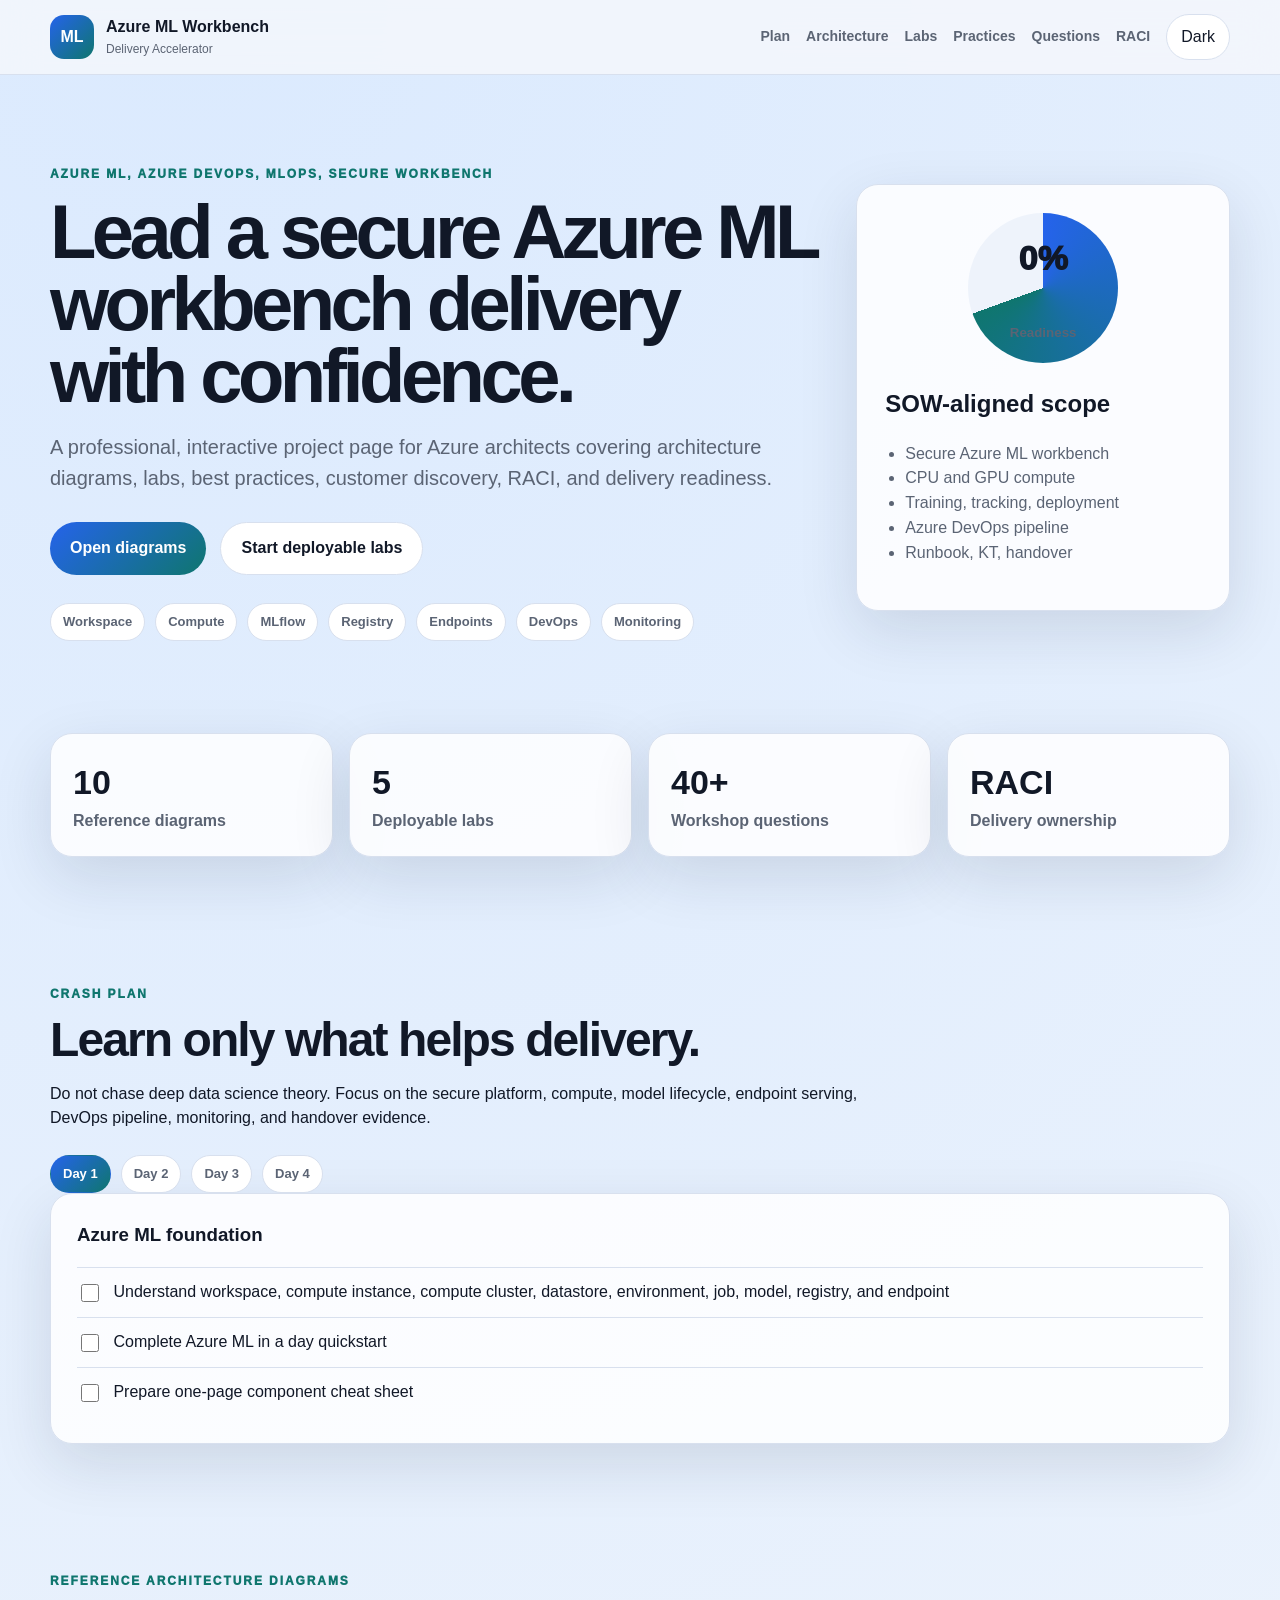
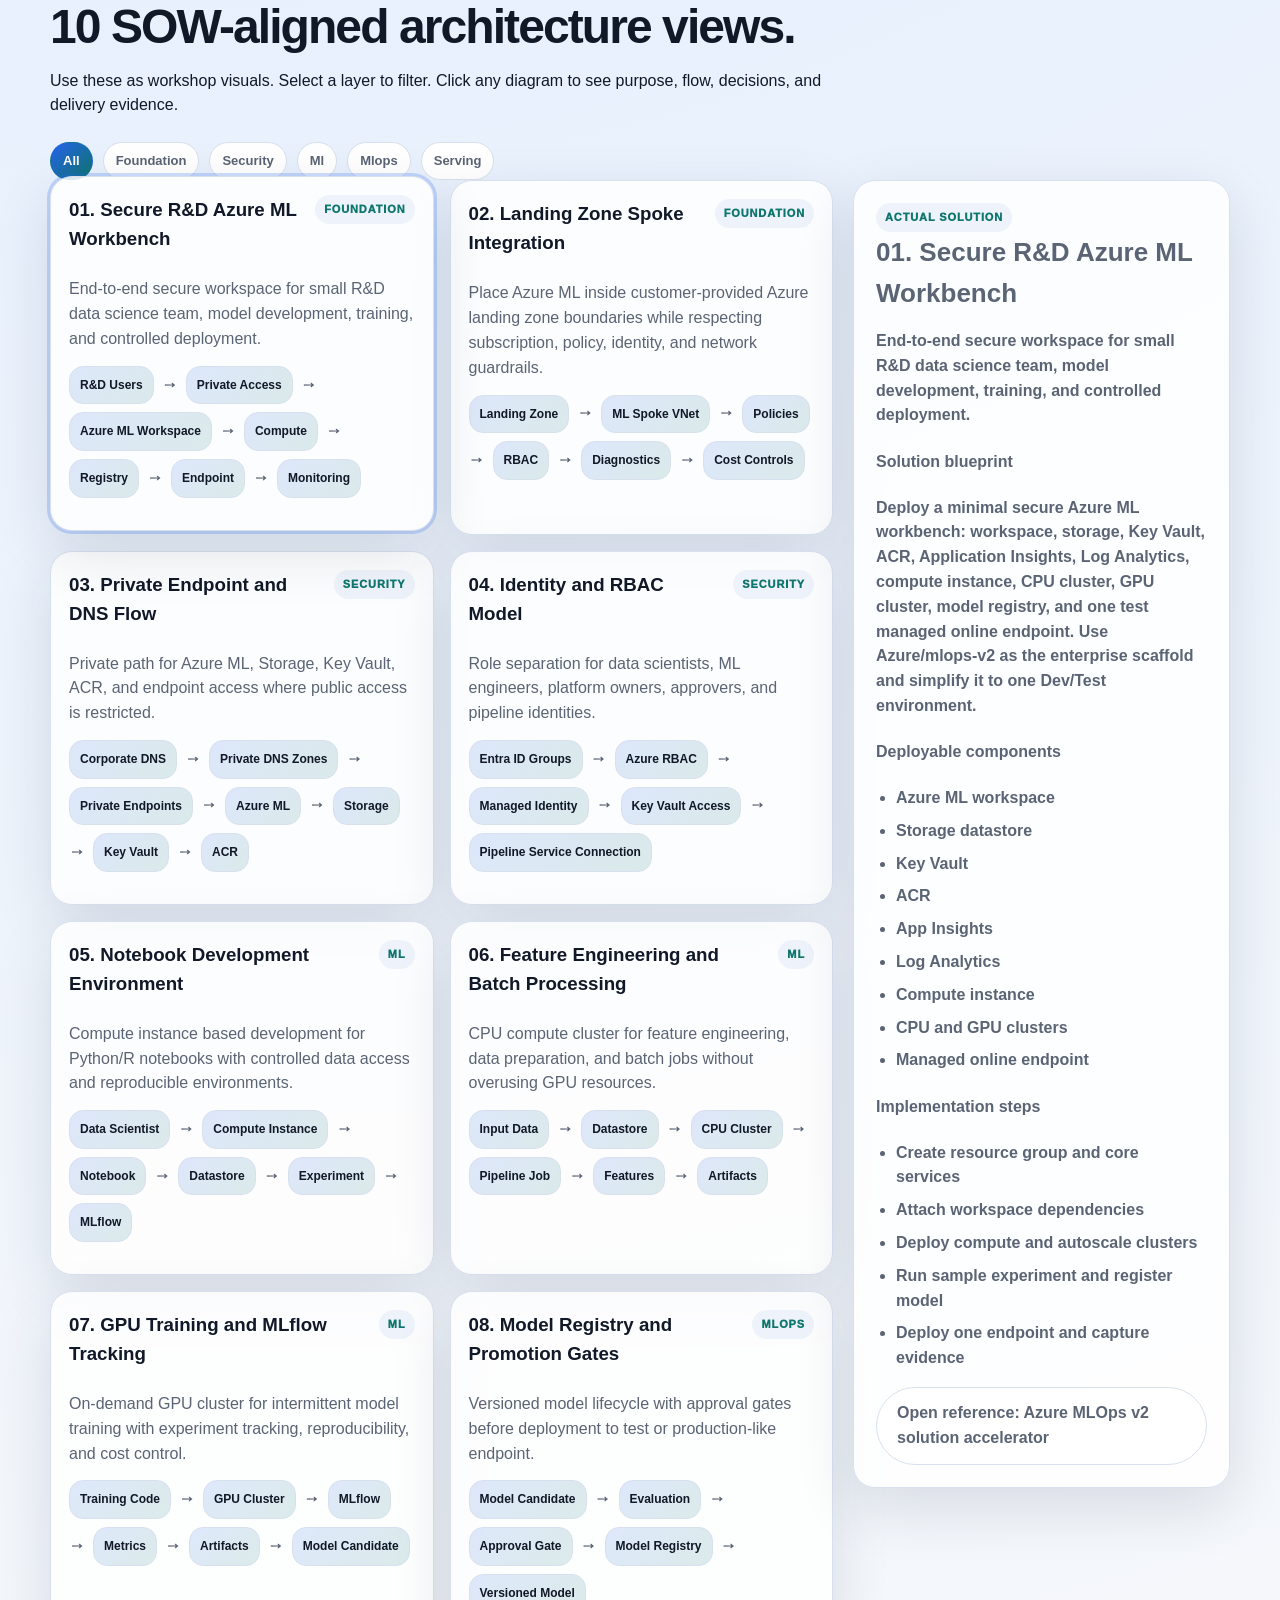
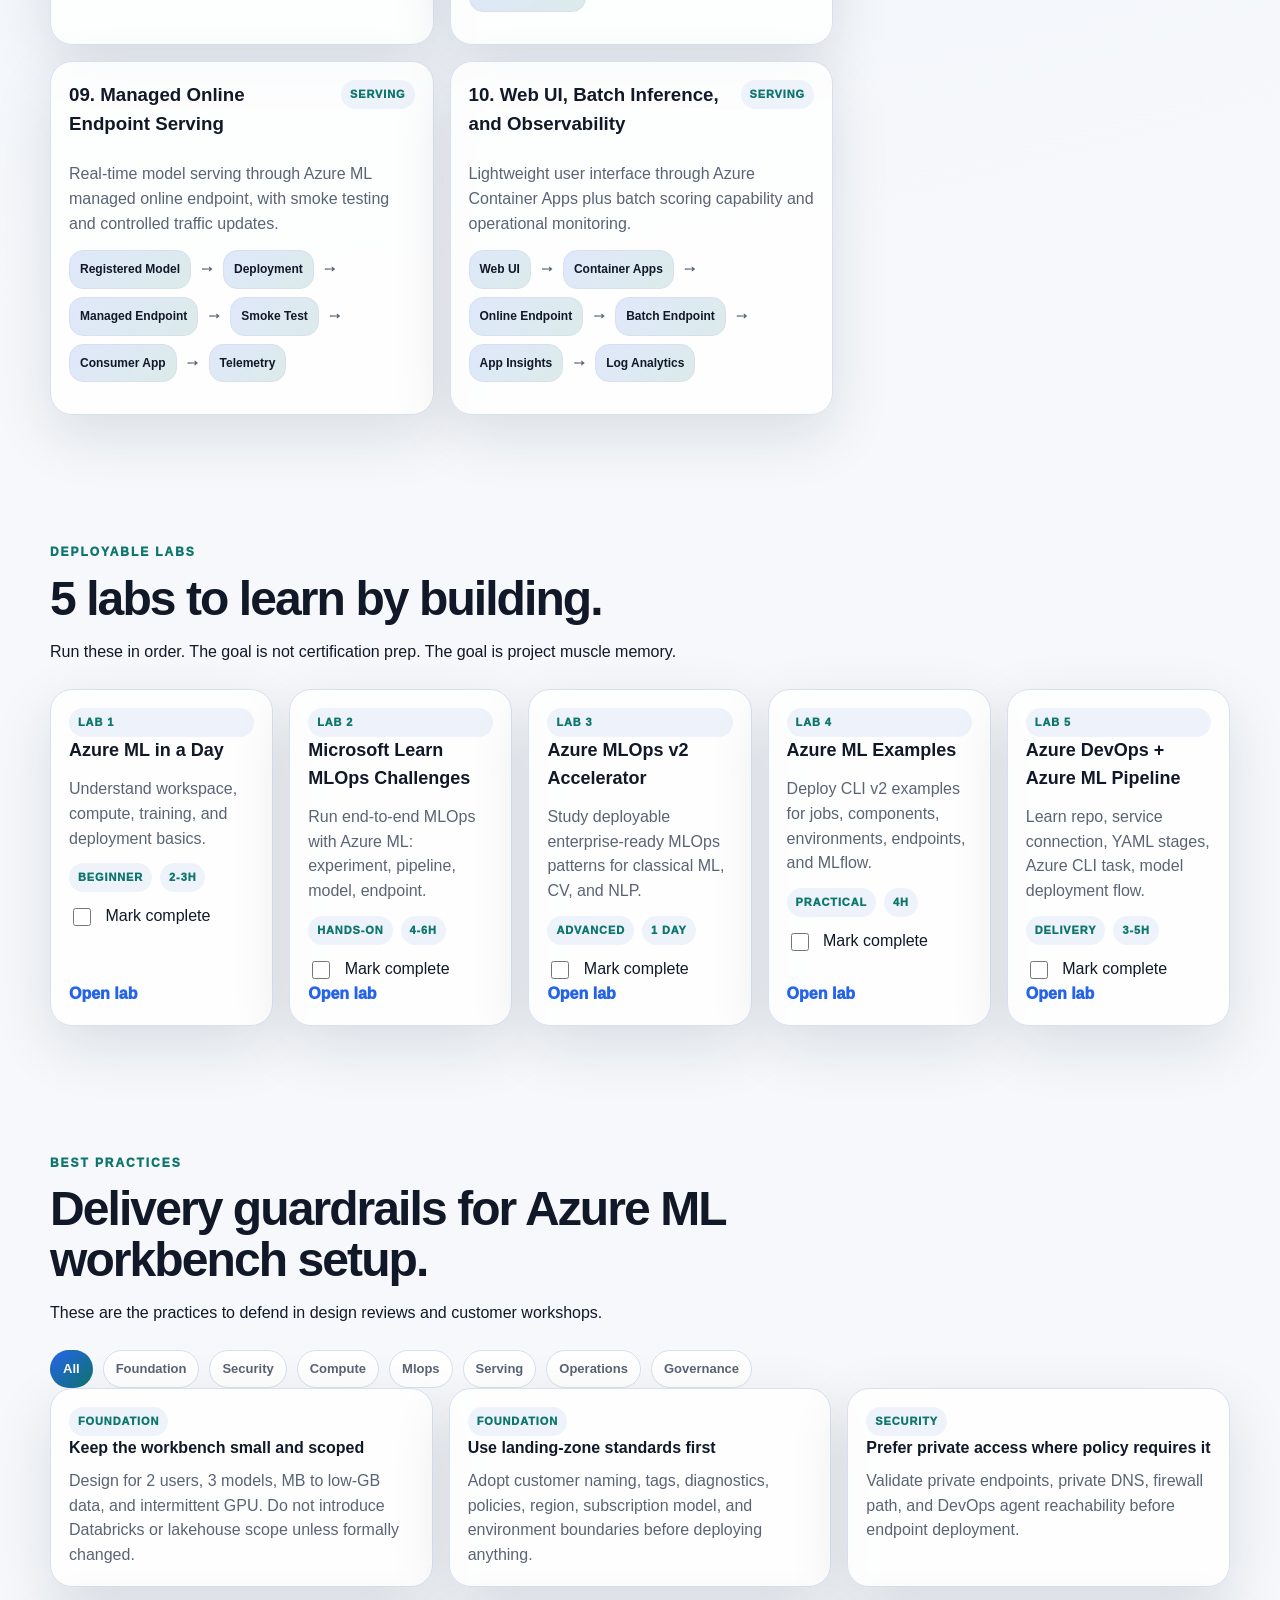
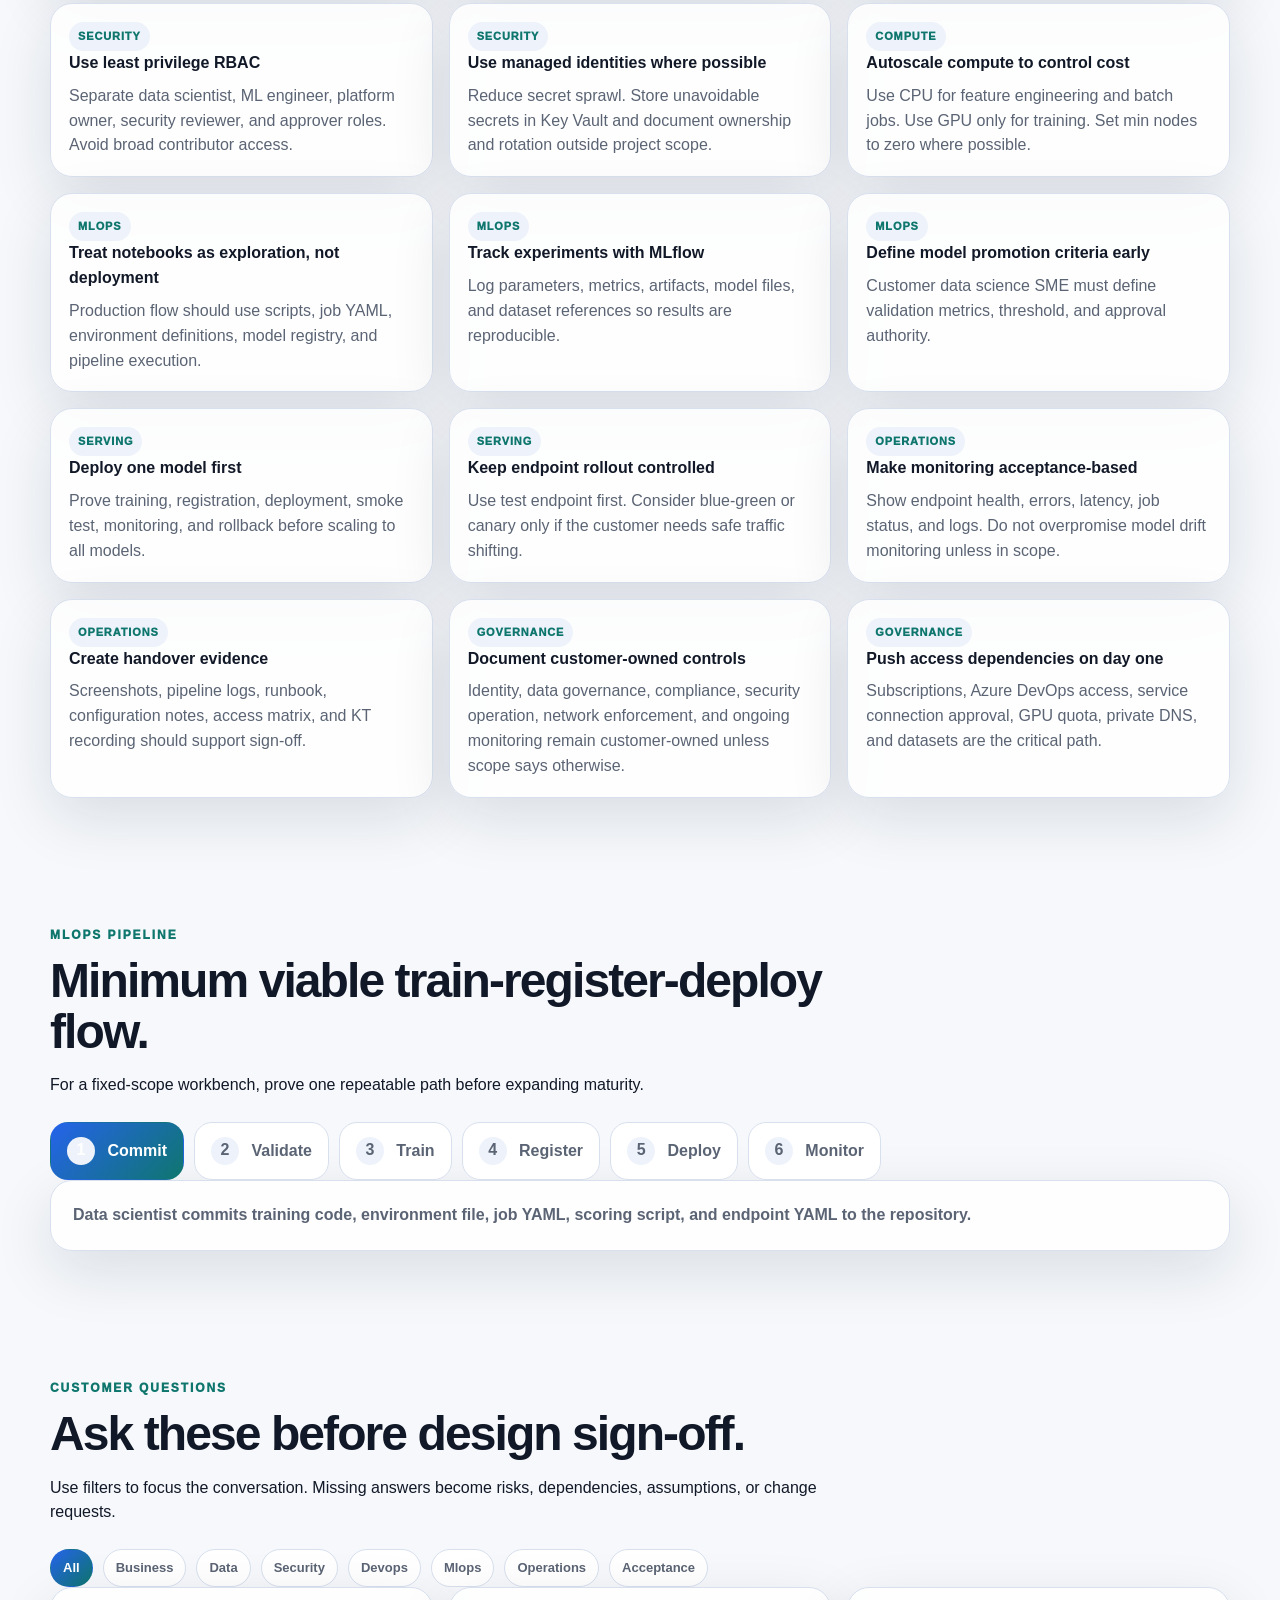
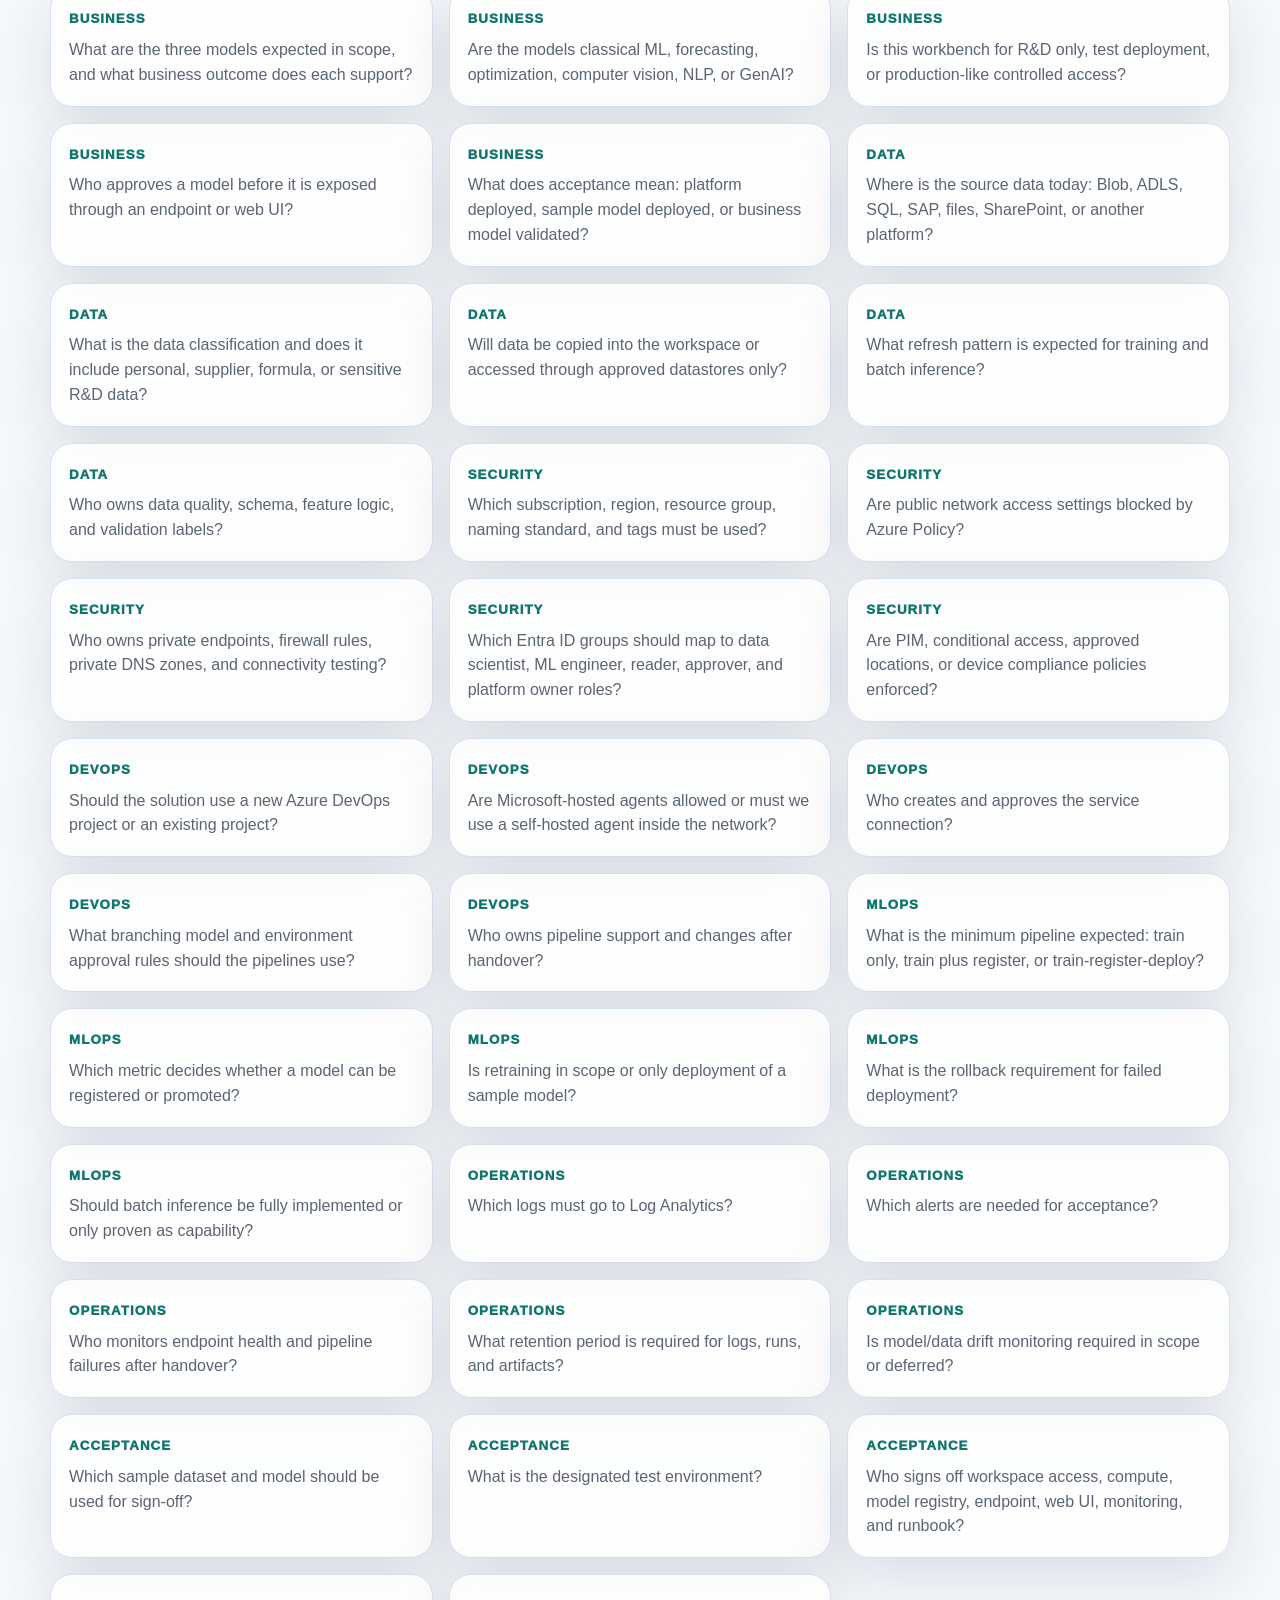
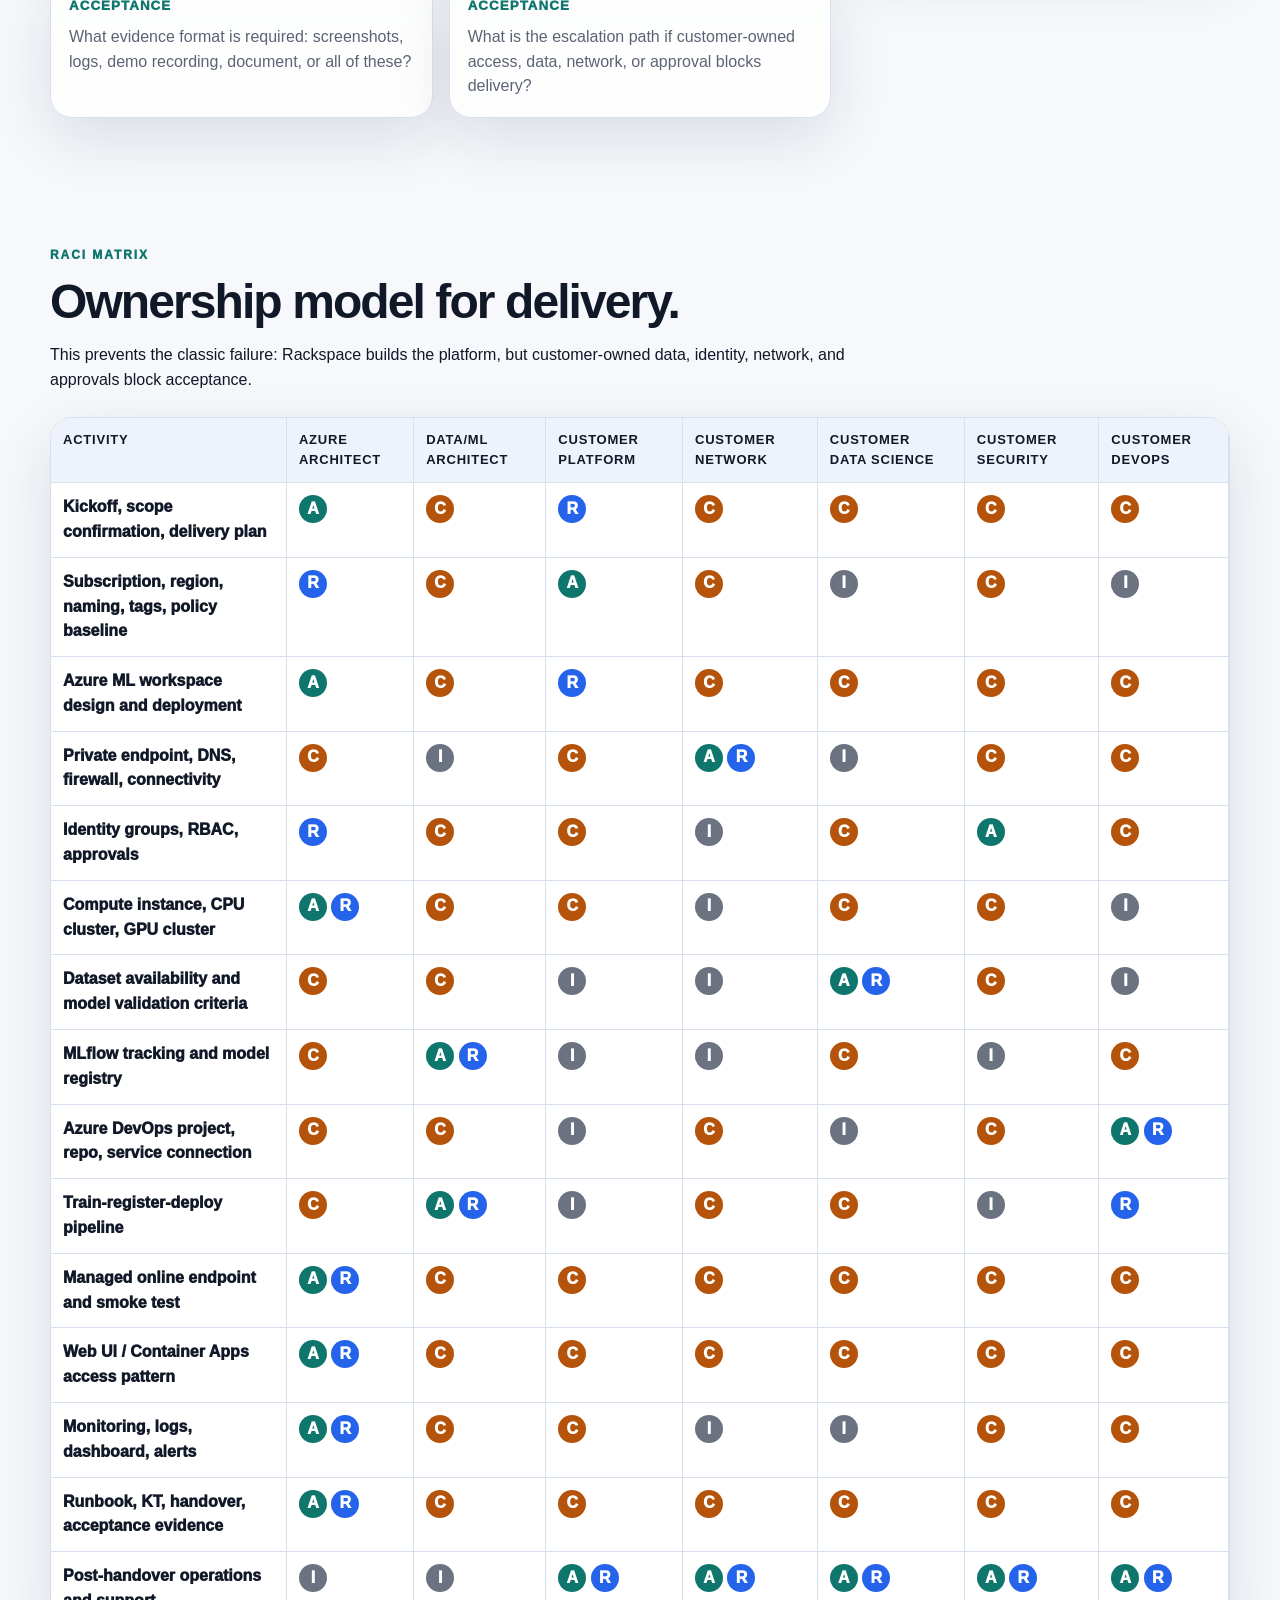
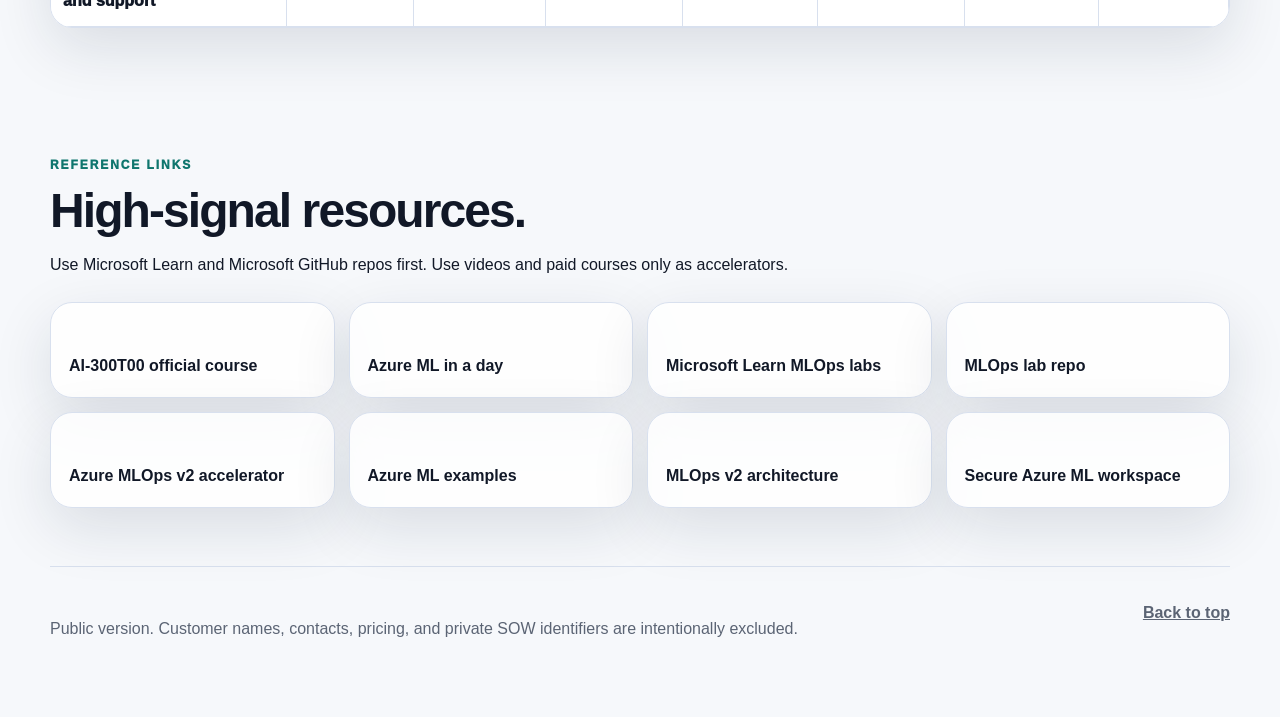
==== commit 00c37c5b: "Load actual solution blueprints script" ====
--- a/index.html
+++ b/index.html
@@ -92,5 +92,6 @@
   </main>
   <footer class="footer shell"><p>Public version. Customer names, contacts, pricing, and private SOW identifiers are intentionally excluded.</p><a href="#top">Back to top</a></footer>
   <script src="app.js"></script>
+  <script src="solutions.js"></script>
 </body>
 </html>
--- a/styles.css
+++ b/styles.css
@@ -1 +1 @@
-:root{--bg:#f6f8fb;--surface:#fff;--surface2:#eef3fb;--text:#111827;--muted:#5b6474;--line:#d8e0ee;--brand:#2563eb;--brand2:#0f766e;--shadow:0 20px 60px rgba(20,31,54,.12);--radius:22px}*{box-sizing:border-box}html{scroll-behavior:smooth}body{margin:0;font-family:Inter,Segoe UI,Roboto,Arial,sans-serif;background:radial-gradient(circle at 15% 0%,#dbeafe 0,#f6f8fb 34%,#f6f8fb 100%);color:var(--text);line-height:1.55}body.dark{--bg:#07111f;--surface:#0d1728;--surface2:#111f35;--text:#e9eef7;--muted:#a9b4c4;--line:#26364f;--brand:#70a5ff;--brand2:#6ee7c8;--shadow:0 20px 60px rgba(0,0,0,.4);background:radial-gradient(circle at 10% 0%,#12264a 0,#07111f 38%,#07111f 100%)}a{color:inherit}.shell{width:min(1160px,calc(100% - 36px));margin-inline:auto}.site-header{position:sticky;top:0;z-index:20;background:rgba(246,248,251,.78);backdrop-filter:blur(18px);border-bottom:1px solid var(--line)}body.dark .site-header{background:rgba(7,17,31,.78)}.nav{height:74px;display:flex;align-items:center;justify-content:space-between;gap:20px}.brand{display:flex;align-items:center;gap:12px;text-decoration:none}.brand-mark{display:grid;place-items:center;width:44px;height:44px;border-radius:14px;background:linear-gradient(135deg,var(--brand),var(--brand2));color:white;font-weight:900}.brand small{display:block;color:var(--muted);font-size:12px}.nav-links{display:flex;align-items:center;gap:18px}.nav-links a{text-decoration:none;color:var(--muted);font-weight:700;font-size:14px}.nav-links a:hover{color:var(--text)}button,.button{font:inherit}.ghost,.nav-toggle{border:1px solid var(--line);background:var(--surface);color:var(--text);border-radius:999px;padding:10px 14px;cursor:pointer}.nav-toggle{display:none}.hero{display:grid;grid-template-columns:1.35fr .65fr;gap:30px;align-items:center;padding:78px 0 34px}.hero h1{font-size:clamp(42px,6vw,76px);line-height:.95;margin:8px 0 20px;letter-spacing:-.06em}.lead{font-size:20px;color:var(--muted);max-width:760px}.eyebrow{text-transform:uppercase;letter-spacing:.16em;color:var(--brand2);font-size:12px;font-weight:900}.hero-actions{display:flex;gap:14px;flex-wrap:wrap;margin:28px 0}.button{display:inline-flex;align-items:center;justify-content:center;border-radius:999px;padding:13px 20px;text-decoration:none;font-weight:900}.primary{background:linear-gradient(135deg,var(--brand),var(--brand2));color:#fff}.secondary{border:1px solid var(--line);background:var(--surface)}.trust-strip{display:flex;flex-wrap:wrap;gap:10px}.trust-strip span,.filter,.tab{border:1px solid var(--line);background:var(--surface);border-radius:999px;padding:8px 12px;color:var(--muted);font-weight:800;font-size:13px}.hero-card,.stat,.diagram-card,.detail-card,.timeline article,.question-card,.resource-grid a,.tab-panel,.callout{background:rgba(255,255,255,.82);border:1px solid var(--line);box-shadow:var(--shadow);border-radius:var(--radius)}body.dark .hero-card,body.dark .stat,body.dark .diagram-card,body.dark .detail-card,body.dark .timeline article,body.dark .question-card,body.dark .resource-grid a,body.dark .tab-panel,body.dark .callout{background:rgba(13,23,40,.82)}.hero-card{padding:28px}.score-ring{width:150px;height:150px;border-radius:50%;display:grid;place-items:center;margin:0 auto 22px;background:conic-gradient(var(--brand) 0deg,var(--brand2) 250deg,var(--surface2) 250deg)}.score-ring span{font-size:34px;font-weight:950}.score-ring small{display:block;color:var(--muted);font-weight:800}.clean-list{padding-left:20px;color:var(--muted)}.section{padding:54px 0}.section-head{max-width:780px;margin-bottom:24px}.section h2{font-size:clamp(30px,4vw,48px);line-height:1.05;margin:8px 0 12px;letter-spacing:-.04em}.stats-grid{display:grid;grid-template-columns:repeat(4,1fr);gap:16px}.stat{padding:22px}.stat strong{display:block;font-size:32px}.stat span{color:var(--muted);font-weight:750}.tabs,.filter-row,.pipeline{display:flex;gap:10px;flex-wrap:wrap;margin:18px 0}.tab,.filter,.step{cursor:pointer}.tab.active,.filter.active,.step.active{background:linear-gradient(135deg,var(--brand),var(--brand2));color:white;border-color:transparent}.tab-panel{display:none;padding:26px}.tab-panel.active{display:block}.task-list{list-style:none;padding:0;margin:18px 0 0}.task-list li{padding:12px 0;border-top:1px solid var(--line)}input[type=checkbox]{width:18px;height:18px;margin-right:10px;vertical-align:middle;accent-color:var(--brand)}.split{display:grid;grid-template-columns:.9fr 1.1fr;gap:28px;align-items:center}.callout{padding:18px;margin-top:18px;color:var(--muted);border-left:5px solid var(--brand2)}.arch-grid{display:grid;grid-template-columns:repeat(3,1fr);gap:12px;padding:26px}.arch-grid span{min-height:74px;border:1px solid var(--line);border-radius:16px;background:var(--surface2);display:grid;place-items:center;text-align:center;font-weight:900;padding:10px}.arch-grid span:nth-child(2),.arch-grid span:nth-child(7){background:linear-gradient(135deg,rgba(37,99,235,.16),rgba(15,118,110,.16));border-color:rgba(37,99,235,.45)}.step{border:1px solid var(--line);background:var(--surface);border-radius:18px;padding:14px 16px;font-weight:900;color:var(--muted)}.step span{display:inline-grid;place-items:center;width:28px;height:28px;border-radius:50%;background:var(--surface2);margin-right:8px}.detail-card{padding:22px;color:var(--muted);font-weight:750}.question-grid{display:grid;grid-template-columns:repeat(3,1fr);gap:16px}.question-card{padding:18px;transition:transform .2s ease}.question-card:hover{transform:translateY(-4px)}.question-card small{display:inline-block;margin-bottom:8px;color:var(--brand2);font-weight:950;text-transform:uppercase;letter-spacing:.08em}.timeline{display:grid;gap:14px}.timeline article{padding:20px;display:grid;grid-template-columns:90px 1fr;gap:12px}.timeline strong{color:var(--brand)}.timeline span{color:var(--muted)}.resource-grid{display:grid;grid-template-columns:repeat(4,1fr);gap:14px}.resource-grid a{padding:18px;text-decoration:none;font-weight:900;color:var(--text);min-height:96px;display:flex;align-items:end}.resource-grid a:hover{outline:3px solid rgba(37,99,235,.25);transform:translateY(-2px)}.footer{display:flex;justify-content:space-between;gap:16px;padding:34px 0 60px;color:var(--muted);border-top:1px solid var(--line)}.footer a{font-weight:900}.completed{color:var(--brand2);font-weight:900}@media(max-width:900px){.hero,.split{grid-template-columns:1fr}.stats-grid,.question-grid,.resource-grid{grid-template-columns:repeat(2,1fr)}.nav-toggle{display:block}.nav-links{display:none;position:absolute;left:18px;right:18px;top:76px;background:var(--surface);border:1px solid var(--line);border-radius:20px;padding:16px;box-shadow:var(--shadow);flex-direction:column;align-items:flex-start}.nav-links.open{display:flex}}@media(max-width:560px){.stats-grid,.question-grid,.resource-grid{grid-template-columns:1fr}.hero{padding-top:42px}.hero h1{font-size:42px}.timeline article{grid-template-columns:1fr}.arch-grid{grid-template-columns:1fr}.footer{flex-direction:column}}+:root{--bg:#f6f8fb;--surface:#fff;--surface2:#eef3fb;--text:#111827;--muted:#5b6474;--line:#d8e0ee;--brand:#2563eb;--brand2:#0f766e;--warn:#b45309;--good:#0f766e;--shadow:0 20px 60px rgba(20,31,54,.12);--radius:22px}*{box-sizing:border-box}html{scroll-behavior:smooth}body{margin:0;font-family:Inter,Segoe UI,Roboto,Arial,sans-serif;background:radial-gradient(circle at 15% 0%,#dbeafe 0,#f6f8fb 34%,#f6f8fb 100%);color:var(--text);line-height:1.55}body.dark{--bg:#07111f;--surface:#0d1728;--surface2:#111f35;--text:#e9eef7;--muted:#a9b4c4;--line:#26364f;--brand:#70a5ff;--brand2:#6ee7c8;--warn:#fbbf24;--good:#6ee7c8;--shadow:0 20px 60px rgba(0,0,0,.4);background:radial-gradient(circle at 10% 0%,#12264a 0,#07111f 38%,#07111f 100%)}a{color:inherit}.shell{width:min(1180px,calc(100% - 36px));margin-inline:auto}.site-header{position:sticky;top:0;z-index:20;background:rgba(246,248,251,.78);backdrop-filter:blur(18px);border-bottom:1px solid var(--line)}body.dark .site-header{background:rgba(7,17,31,.78)}.nav{height:74px;display:flex;align-items:center;justify-content:space-between;gap:20px}.brand{display:flex;align-items:center;gap:12px;text-decoration:none}.brand-mark{display:grid;place-items:center;width:44px;height:44px;border-radius:14px;background:linear-gradient(135deg,var(--brand),var(--brand2));color:white;font-weight:900}.brand small{display:block;color:var(--muted);font-size:12px}.nav-links{display:flex;align-items:center;gap:16px}.nav-links a{text-decoration:none;color:var(--muted);font-weight:800;font-size:14px}.nav-links a:hover{color:var(--text)}button,.button{font:inherit}.ghost,.nav-toggle{border:1px solid var(--line);background:var(--surface);color:var(--text);border-radius:999px;padding:10px 14px;cursor:pointer}.nav-toggle{display:none}.hero{display:grid;grid-template-columns:1.35fr .65fr;gap:30px;align-items:center;padding:78px 0 34px}.hero h1{font-size:clamp(42px,6vw,76px);line-height:.95;margin:8px 0 20px;letter-spacing:-.06em}.lead{font-size:20px;color:var(--muted);max-width:760px}.eyebrow{text-transform:uppercase;letter-spacing:.16em;color:var(--brand2);font-size:12px;font-weight:950}.hero-actions{display:flex;gap:14px;flex-wrap:wrap;margin:28px 0}.button{display:inline-flex;align-items:center;justify-content:center;border-radius:999px;padding:13px 20px;text-decoration:none;font-weight:900}.primary{background:linear-gradient(135deg,var(--brand),var(--brand2));color:#fff}.secondary{border:1px solid var(--line);background:var(--surface)}.trust-strip,.filter-row,.tabs,.pipeline{display:flex;flex-wrap:wrap;gap:10px}.trust-strip span,.filter,.tab{border:1px solid var(--line);background:var(--surface);border-radius:999px;padding:8px 12px;color:var(--muted);font-weight:850;font-size:13px}.hero-card,.stat,.diagram-card,.detail-card,.timeline article,.question-card,.resource-grid a,.tab-panel,.callout,.lab-card,.practice-card{background:rgba(255,255,255,.85);border:1px solid var(--line);box-shadow:var(--shadow);border-radius:var(--radius)}body.dark .hero-card,body.dark .stat,body.dark .diagram-card,body.dark .detail-card,body.dark .timeline article,body.dark .question-card,body.dark .resource-grid a,body.dark .tab-panel,body.dark .callout,body.dark .lab-card,body.dark .practice-card{background:rgba(13,23,40,.86)}.hero-card{padding:28px}.score-ring{width:150px;height:150px;border-radius:50%;display:grid;place-items:center;margin:0 auto 22px;background:conic-gradient(var(--brand) 0deg,var(--brand2) 250deg,var(--surface2) 250deg)}.score-ring span{font-size:34px;font-weight:950}.score-ring small{display:block;color:var(--muted);font-weight:800}.clean-list{padding-left:20px;color:var(--muted)}.section{padding:58px 0}.section-head{max-width:820px;margin-bottom:24px}.section h2{font-size:clamp(30px,4vw,48px);line-height:1.05;margin:8px 0 12px;letter-spacing:-.04em}.section h3{margin:0 0 12px}.stats-grid{display:grid;grid-template-columns:repeat(4,1fr);gap:16px}.stat{padding:22px}.stat strong{display:block;font-size:34px}.stat span{color:var(--muted);font-weight:750}.tab,.filter,.step{cursor:pointer}.tab.active,.filter.active,.step.active{background:linear-gradient(135deg,var(--brand),var(--brand2));color:#fff;border-color:transparent}.tab-panel{display:none;padding:26px}.tab-panel.active{display:block}.task-list{list-style:none;padding:0;margin:18px 0 0}.task-list li{padding:12px 0;border-top:1px solid var(--line)}input[type=checkbox]{width:18px;height:18px;margin-right:10px;vertical-align:middle;accent-color:var(--brand)}.architecture-layout{display:grid;grid-template-columns:1.35fr .65fr;gap:20px;align-items:start}.architecture-grid{display:grid;grid-template-columns:repeat(2,1fr);gap:16px}.diagram-card{padding:18px;cursor:pointer;transition:transform .2s ease,outline .2s ease}.diagram-card:hover,.diagram-card.active{transform:translateY(-4px);outline:3px solid rgba(37,99,235,.22)}.diagram-top{display:flex;justify-content:space-between;gap:12px;align-items:start;margin-bottom:12px}.diagram-top small,.badge{display:inline-flex;border-radius:999px;background:var(--surface2);color:var(--brand2);font-size:11px;font-weight:950;text-transform:uppercase;letter-spacing:.08em;padding:6px 9px}.mini-flow{display:flex;align-items:center;gap:8px;flex-wrap:wrap;margin:14px 0}.flow-node{background:linear-gradient(135deg,rgba(37,99,235,.14),rgba(15,118,110,.14));border:1px solid var(--line);border-radius:14px;padding:9px 10px;font-size:12px;font-weight:900}.flow-arrow{color:var(--muted);font-weight:950}.diagram-card p,.lab-card p,.practice-card p,.question-card p{color:var(--muted);margin:0}.sticky-detail{position:sticky;top:96px;padding:22px}.sticky-detail h3{font-size:26px}.detail-list{padding-left:20px;color:var(--muted)}.detail-list li{margin:8px 0}.lab-grid{display:grid;grid-template-columns:repeat(5,1fr);gap:16px}.lab-card{padding:18px;display:flex;flex-direction:column;min-height:300px}.lab-card h3{font-size:18px}.lab-card .meta{display:flex;gap:8px;flex-wrap:wrap;margin:12px 0}.lab-card a{margin-top:auto;text-decoration:none;font-weight:950;color:var(--brand)}.practice-grid{display:grid;grid-template-columns:repeat(3,1fr);gap:16px}.practice-card{padding:18px}.practice-card strong{display:block;margin-bottom:8px}.question-grid{display:grid;grid-template-columns:repeat(3,1fr);gap:16px}.question-card{padding:18px;transition:transform .2s ease}.question-card:hover{transform:translateY(-4px)}.question-card small{display:inline-block;margin-bottom:8px;color:var(--brand2);font-weight:950;text-transform:uppercase;letter-spacing:.08em}.step{border:1px solid var(--line);background:var(--surface);border-radius:18px;padding:14px 16px;font-weight:900;color:var(--muted)}.step span{display:inline-grid;place-items:center;width:28px;height:28px;border-radius:50%;background:var(--surface2);margin-right:8px}.detail-card{padding:22px;color:var(--muted);font-weight:750}.table-wrap{overflow:auto;border-radius:var(--radius);border:1px solid var(--line);box-shadow:var(--shadow)}.raci-table{width:100%;border-collapse:collapse;background:var(--surface);min-width:980px}.raci-table th,.raci-table td{border-bottom:1px solid var(--line);border-right:1px solid var(--line);padding:12px;text-align:left;vertical-align:top}.raci-table th{background:var(--surface2);font-size:13px;text-transform:uppercase;letter-spacing:.06em}.raci-table td:first-child{font-weight:950}.raci-pill{display:inline-grid;place-items:center;width:28px;height:28px;border-radius:50%;font-weight:950;color:#fff}.r{background:#2563eb}.a{background:#0f766e}.c{background:#b45309}.i{background:#6b7280}.resource-grid{display:grid;grid-template-columns:repeat(4,1fr);gap:14px}.resource-grid a{padding:18px;text-decoration:none;font-weight:900;color:var(--text);min-height:96px;display:flex;align-items:end}.resource-grid a:hover{outline:3px solid rgba(37,99,235,.25);transform:translateY(-2px)}.footer{display:flex;justify-content:space-between;gap:16px;padding:34px 0 60px;color:var(--muted);border-top:1px solid var(--line)}.footer a{font-weight:900}.split{display:grid;grid-template-columns:.9fr 1.1fr;gap:28px;align-items:center}.callout{padding:18px;margin-top:18px;color:var(--muted);border-left:5px solid var(--brand2)}@media(max-width:1080px){.lab-grid{grid-template-columns:repeat(2,1fr)}.architecture-layout{grid-template-columns:1fr}.sticky-detail{position:static}.architecture-grid,.practice-grid,.question-grid,.resource-grid,.stats-grid{grid-template-columns:repeat(2,1fr)}}@media(max-width:900px){.hero,.split{grid-template-columns:1fr}.nav-toggle{display:block}.nav-links{display:none;position:absolute;left:18px;right:18px;top:76px;background:var(--surface);border:1px solid var(--line);border-radius:20px;padding:16px;box-shadow:var(--shadow);flex-direction:column;align-items:flex-start}.nav-links.open{display:flex}}@media(max-width:620px){.stats-grid,.architecture-grid,.lab-grid,.practice-grid,.question-grid,.resource-grid{grid-template-columns:1fr}.hero{padding-top:42px}.hero h1{font-size:42px}.footer{flex-direction:column}}
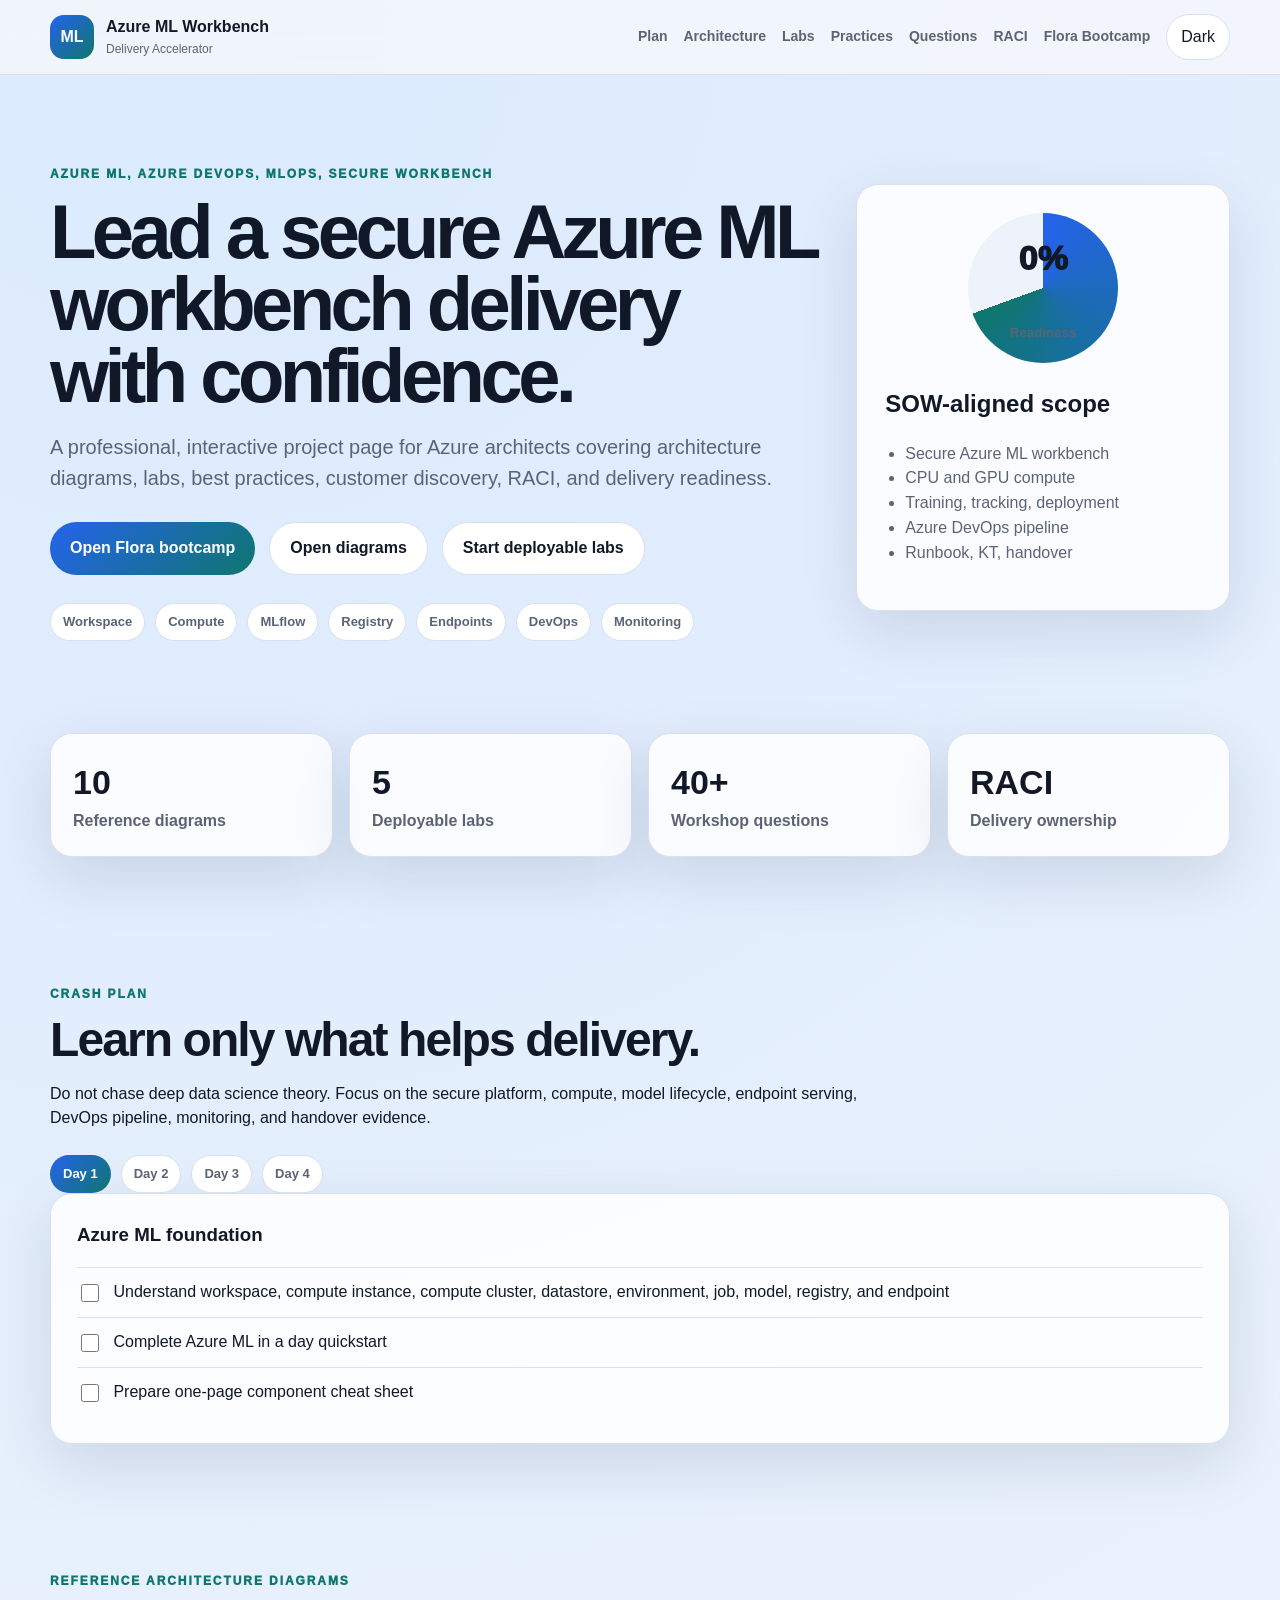
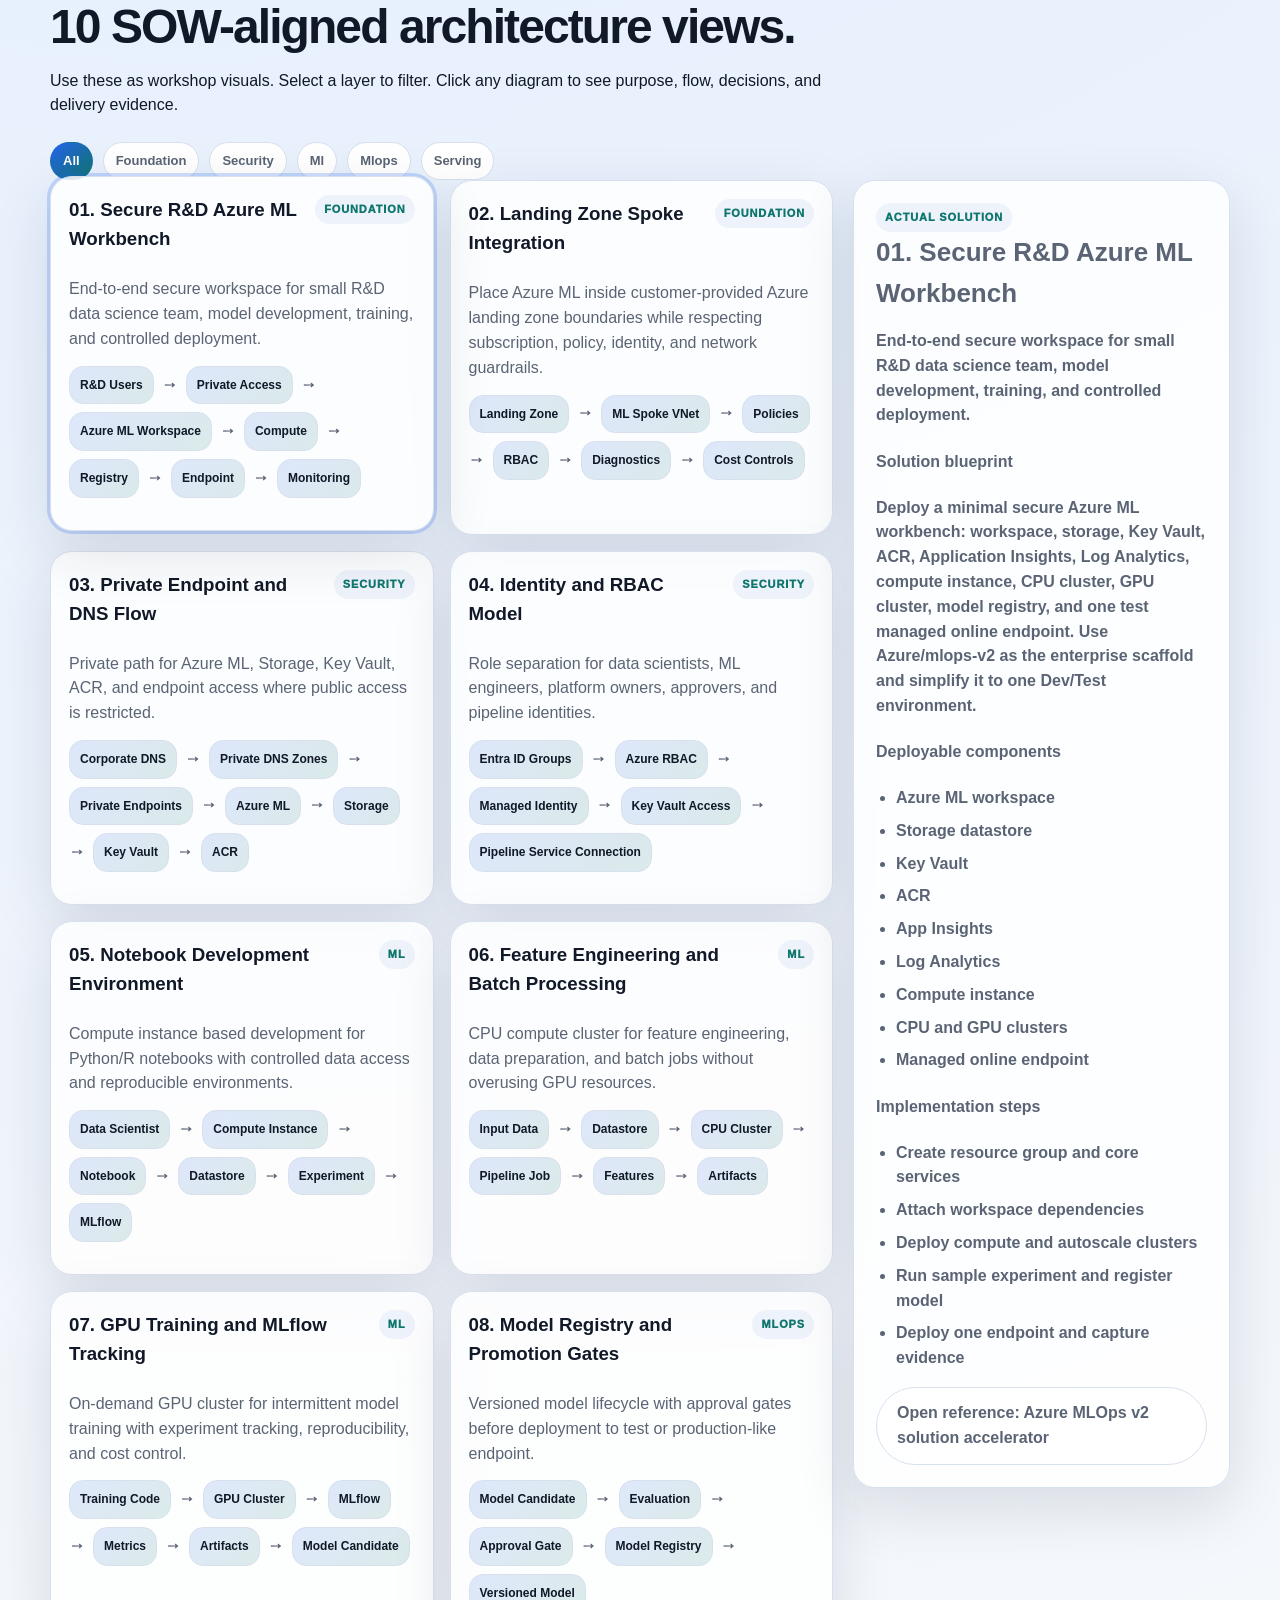
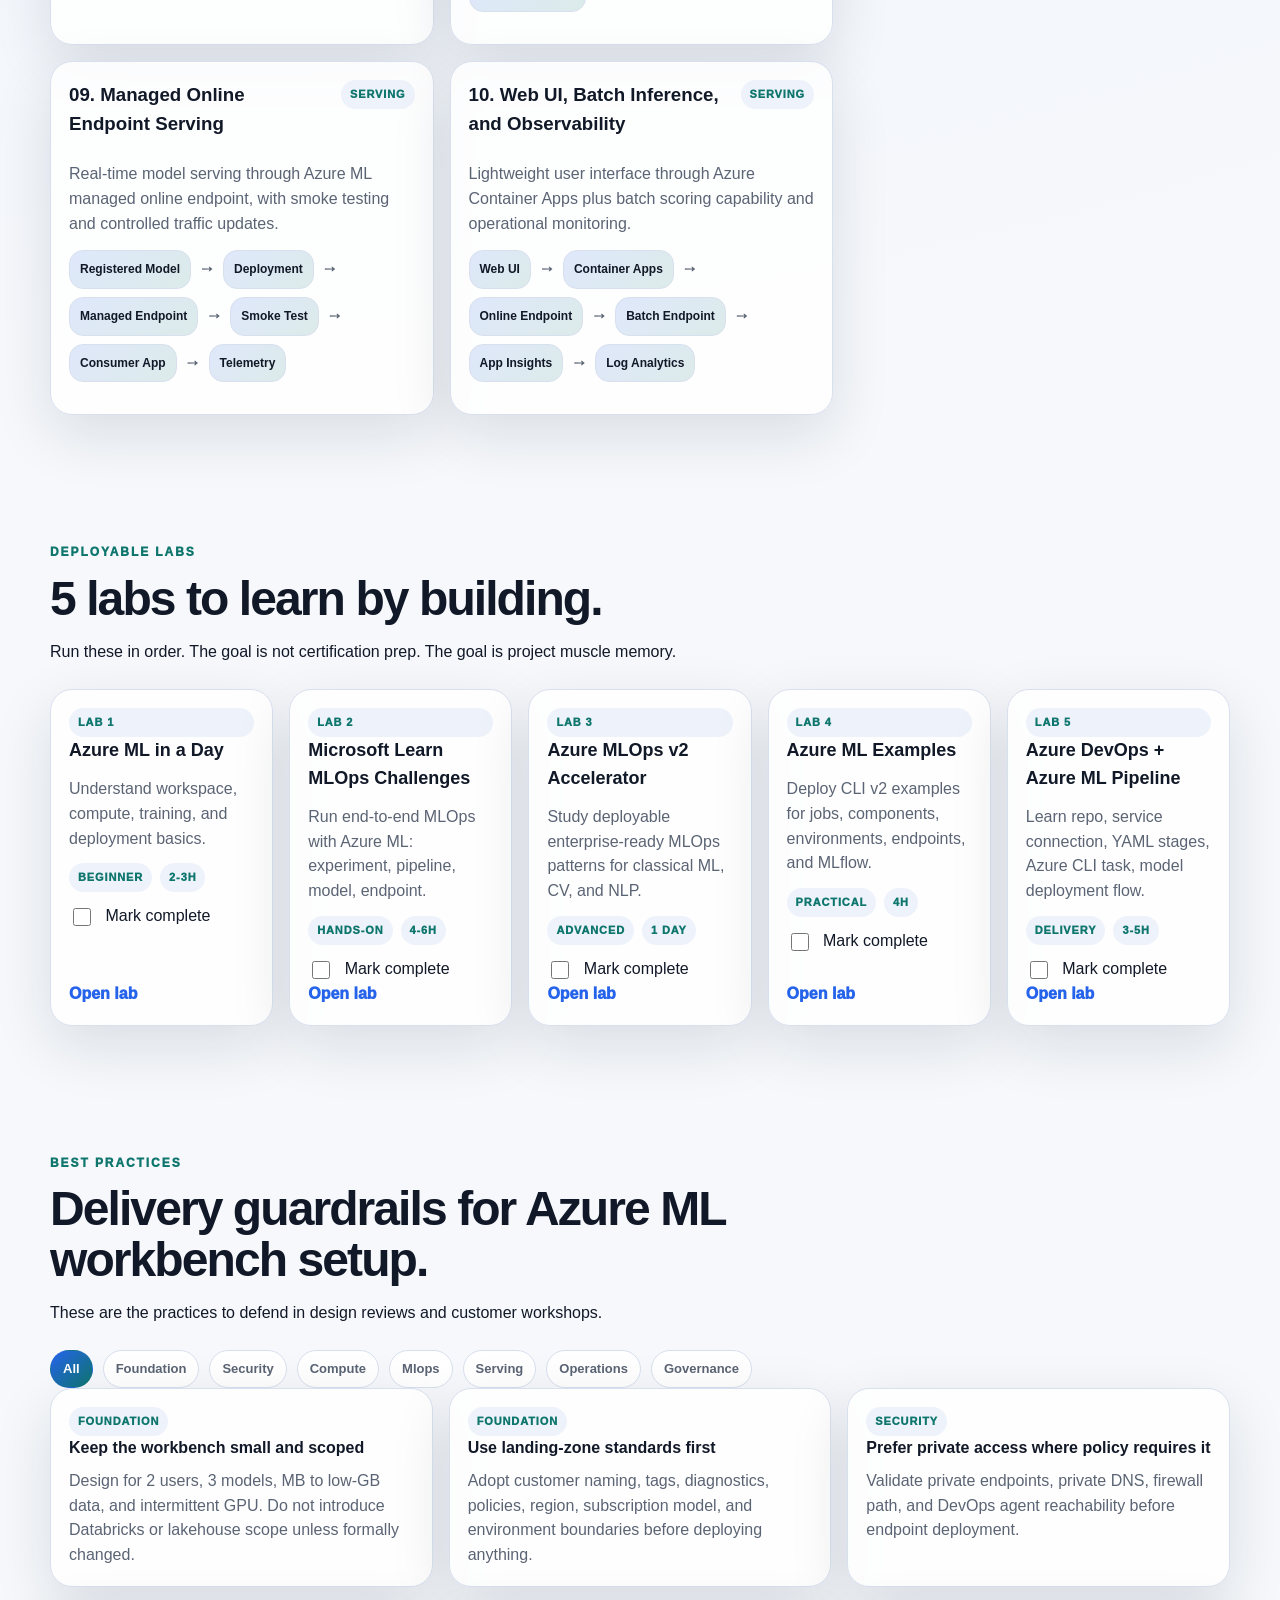
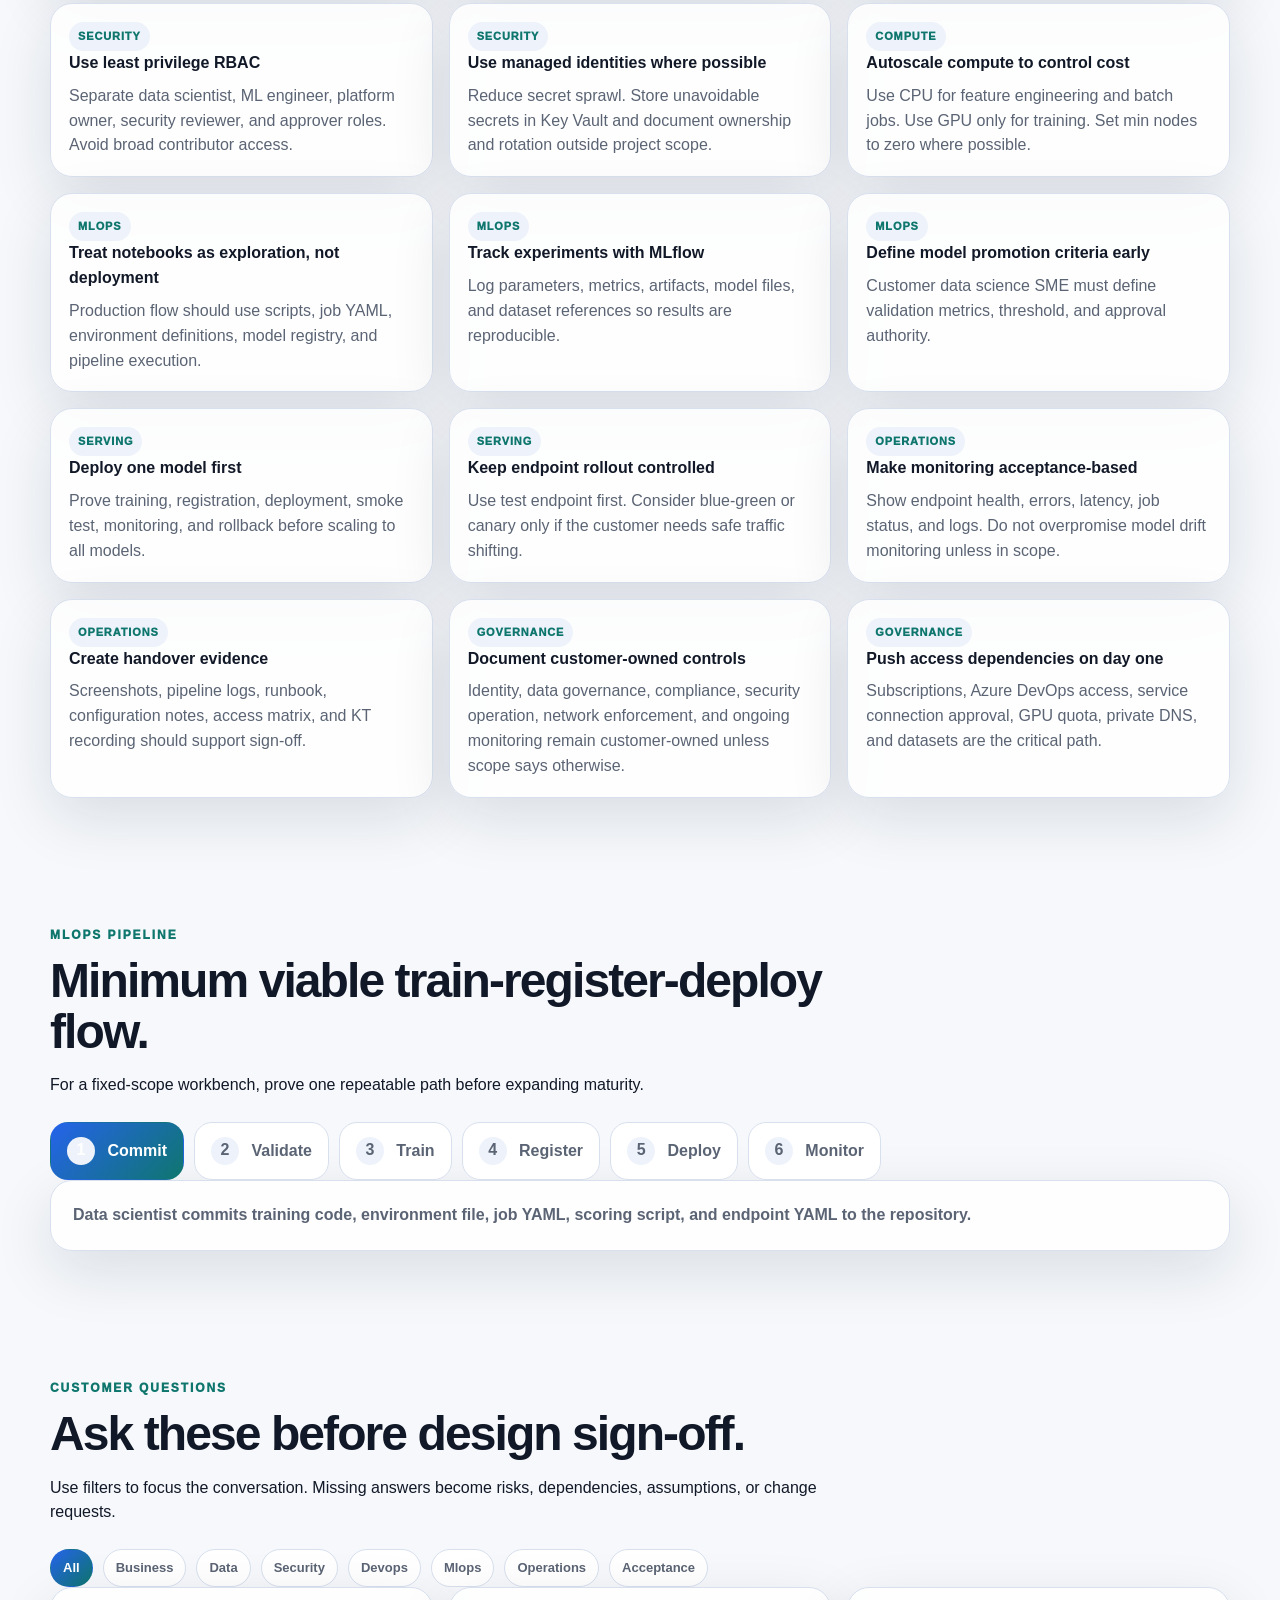
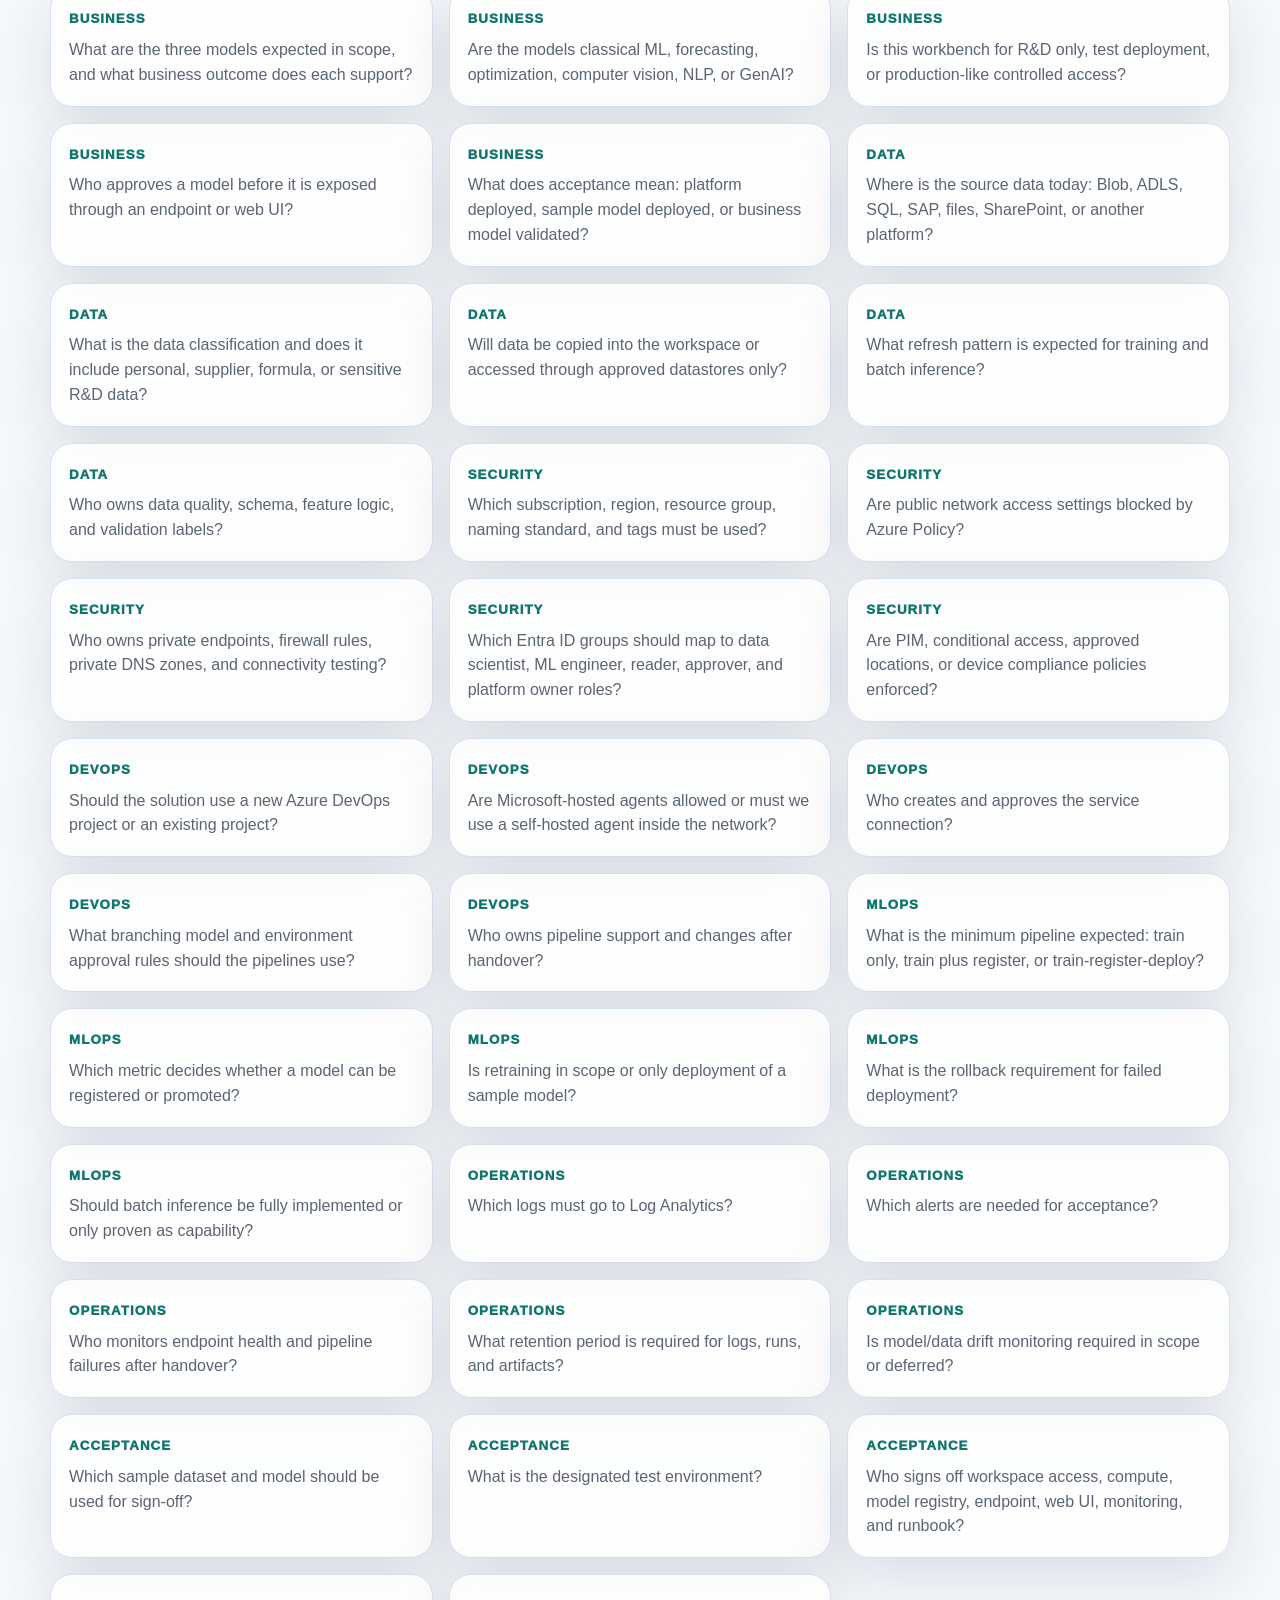
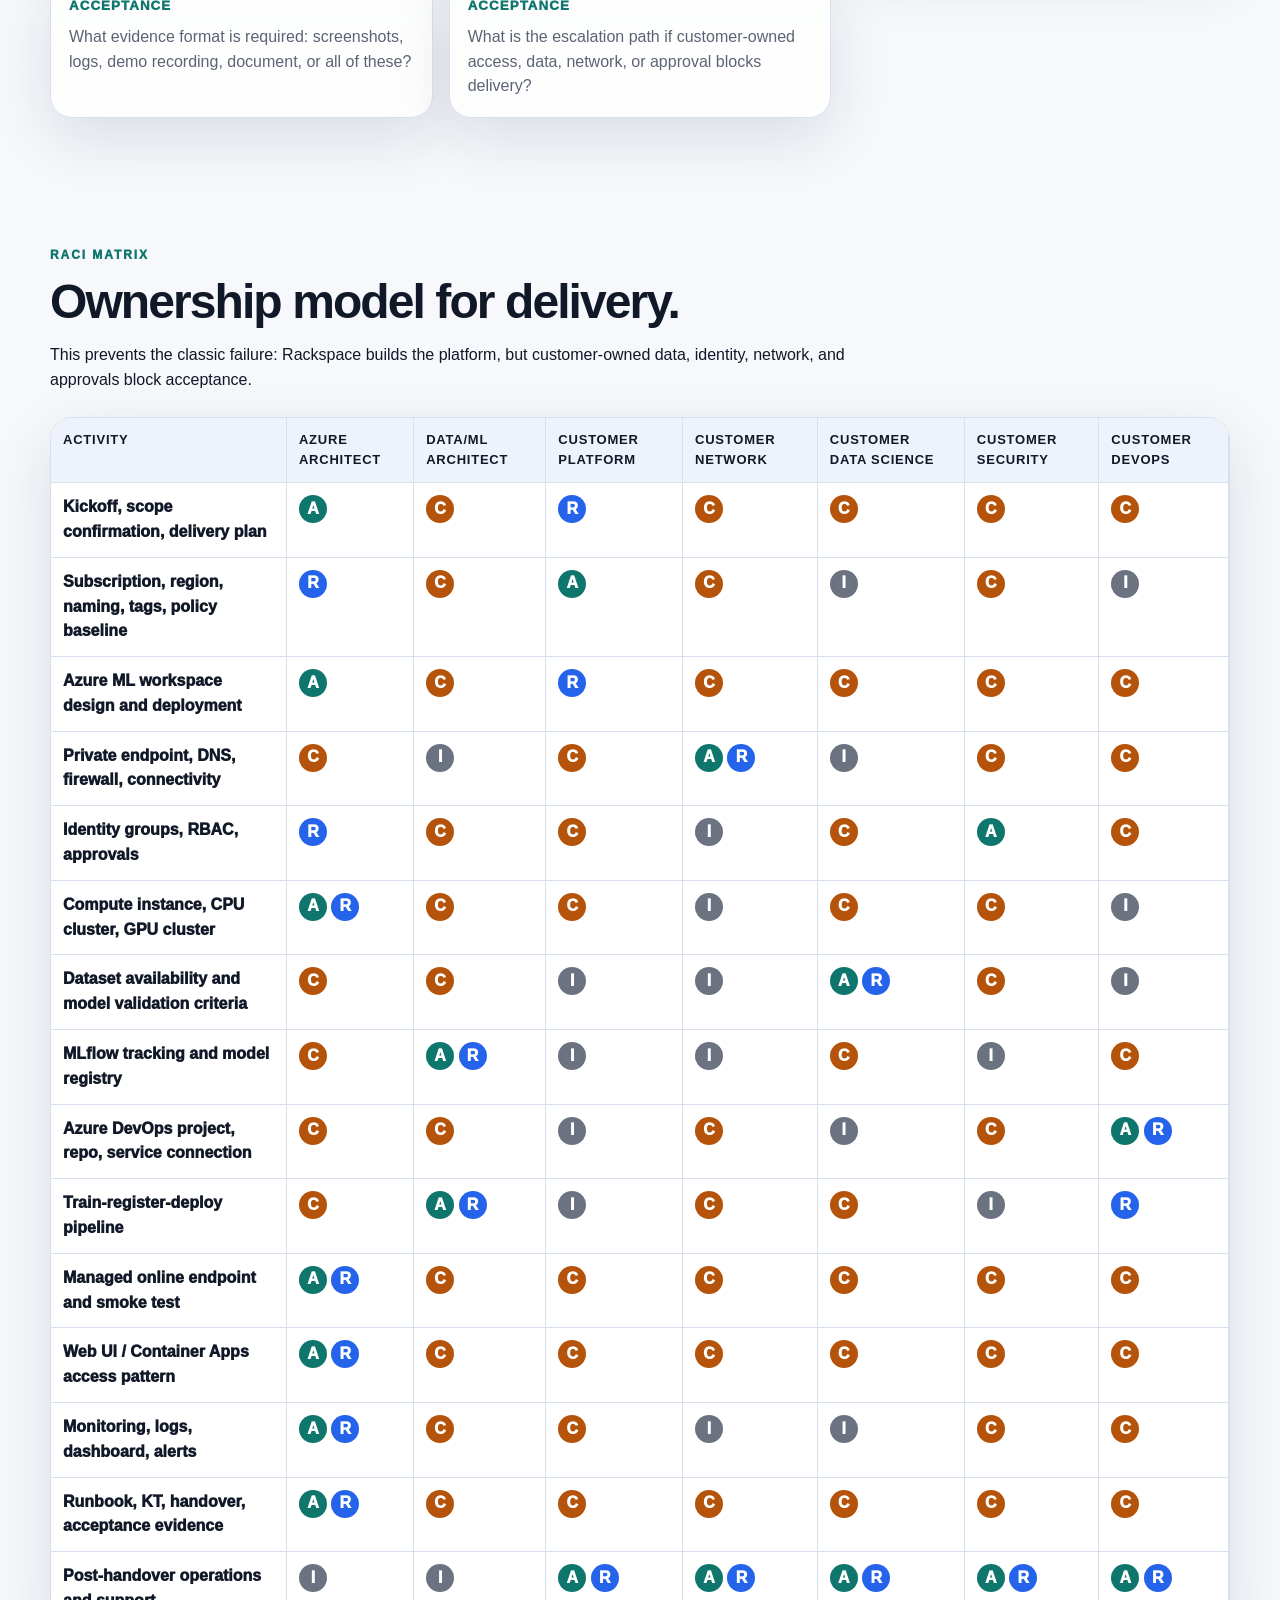
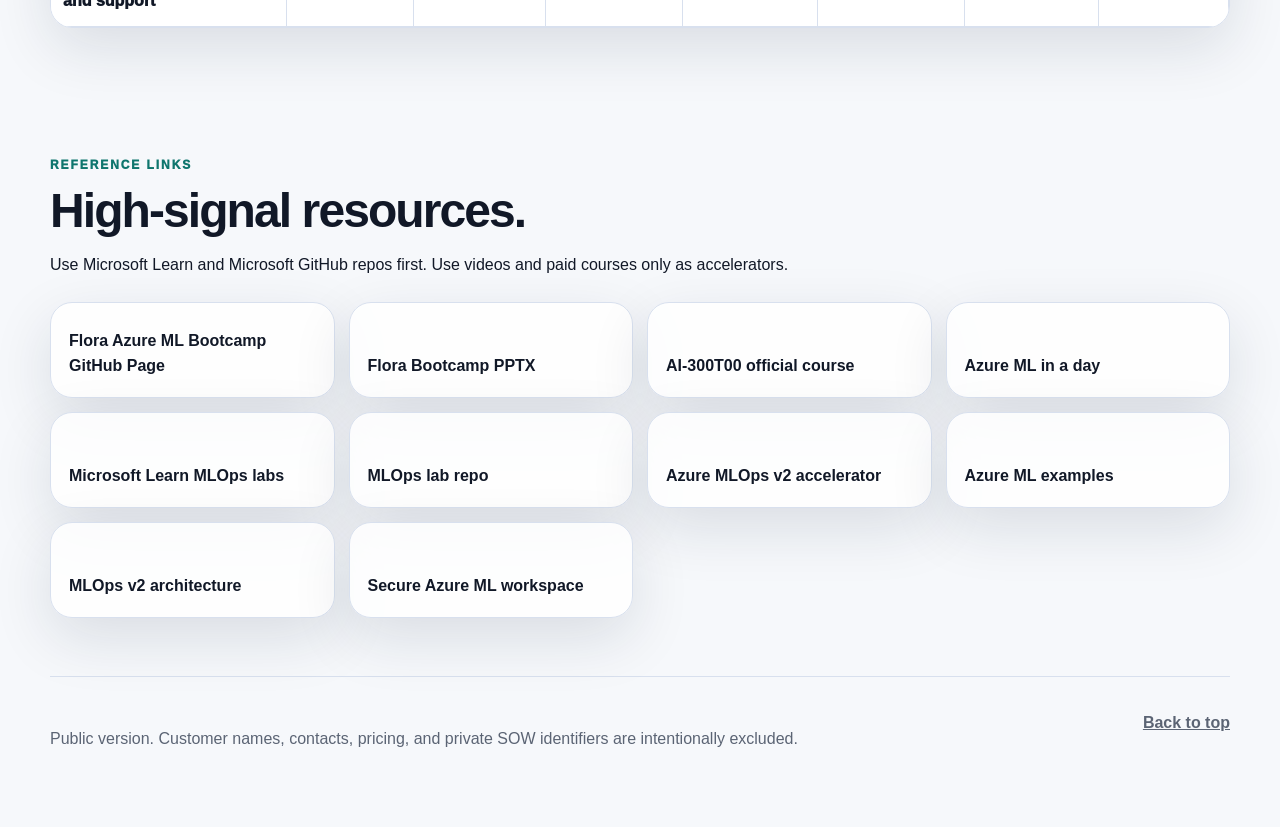
==== commit c12ed2fd: "Link Flora bootcamp GitHub Page from home" ====
--- a/index.html
+++ b/index.html
@@ -19,6 +19,7 @@
         <a href="#practices">Practices</a>
         <a href="#questions">Questions</a>
         <a href="#raci">RACI</a>
+        <a href="flora-azure-ml-bootcamp.html">Flora Bootcamp</a>
         <button id="theme-toggle" class="ghost" type="button">Dark</button>
       </div>
     </nav>
@@ -30,7 +31,7 @@
         <p class="eyebrow">Azure ML, Azure DevOps, MLOps, secure workbench</p>
         <h1>Lead a secure Azure ML workbench delivery with confidence.</h1>
         <p class="lead">A professional, interactive project page for Azure architects covering architecture diagrams, labs, best practices, customer discovery, RACI, and delivery readiness.</p>
-        <div class="hero-actions"><a class="button primary" href="#architecture">Open diagrams</a><a class="button secondary" href="#labs">Start deployable labs</a></div>
+        <div class="hero-actions"><a class="button primary" href="flora-azure-ml-bootcamp.html">Open Flora bootcamp</a><a class="button secondary" href="#architecture">Open diagrams</a><a class="button secondary" href="#labs">Start deployable labs</a></div>
         <div class="trust-strip"><span>Workspace</span><span>Compute</span><span>MLflow</span><span>Registry</span><span>Endpoints</span><span>DevOps</span><span>Monitoring</span></div>
       </div>
       <aside class="hero-card">
@@ -87,7 +88,7 @@
 
     <section id="resources" class="shell section">
       <div class="section-head"><p class="eyebrow">Reference links</p><h2>High-signal resources.</h2><p>Use Microsoft Learn and Microsoft GitHub repos first. Use videos and paid courses only as accelerators.</p></div>
-      <div class="resource-grid"><a href="https://learn.microsoft.com/en-us/training/courses/ai-300t00" target="_blank" rel="noreferrer">AI-300T00 official course</a><a href="https://learn.microsoft.com/en-us/azure/machine-learning/tutorial-azure-ml-in-a-day" target="_blank" rel="noreferrer">Azure ML in a day</a><a href="https://microsoftlearning.github.io/mslearn-mlops/" target="_blank" rel="noreferrer">Microsoft Learn MLOps labs</a><a href="https://github.com/MicrosoftLearning/mslearn-mlops" target="_blank" rel="noreferrer">MLOps lab repo</a><a href="https://github.com/Azure/mlops-v2" target="_blank" rel="noreferrer">Azure MLOps v2 accelerator</a><a href="https://github.com/Azure/azureml-examples" target="_blank" rel="noreferrer">Azure ML examples</a><a href="https://learn.microsoft.com/en-us/azure/architecture/ai-ml/guide/machine-learning-operations-v2" target="_blank" rel="noreferrer">MLOps v2 architecture</a><a href="https://learn.microsoft.com/en-us/azure/machine-learning/how-to-secure-workspace-vnet" target="_blank" rel="noreferrer">Secure Azure ML workspace</a></div>
+      <div class="resource-grid"><a href="flora-azure-ml-bootcamp.html">Flora Azure ML Bootcamp GitHub Page</a><a href="docs/flora-azure-ml-bootcamp/assets/Flora_Azure_ML_Bootcamp_Visual_Guide.pptx">Flora Bootcamp PPTX</a><a href="https://learn.microsoft.com/en-us/training/courses/ai-300t00" target="_blank" rel="noreferrer">AI-300T00 official course</a><a href="https://learn.microsoft.com/en-us/azure/machine-learning/tutorial-azure-ml-in-a-day" target="_blank" rel="noreferrer">Azure ML in a day</a><a href="https://microsoftlearning.github.io/mslearn-mlops/" target="_blank" rel="noreferrer">Microsoft Learn MLOps labs</a><a href="https://github.com/MicrosoftLearning/mslearn-mlops" target="_blank" rel="noreferrer">MLOps lab repo</a><a href="https://github.com/Azure/mlops-v2" target="_blank" rel="noreferrer">Azure MLOps v2 accelerator</a><a href="https://github.com/Azure/azureml-examples" target="_blank" rel="noreferrer">Azure ML examples</a><a href="https://learn.microsoft.com/en-us/azure/architecture/ai-ml/guide/machine-learning-operations-v2" target="_blank" rel="noreferrer">MLOps v2 architecture</a><a href="https://learn.microsoft.com/en-us/azure/machine-learning/how-to-secure-workspace-vnet" target="_blank" rel="noreferrer">Secure Azure ML workspace</a></div>
     </section>
   </main>
   <footer class="footer shell"><p>Public version. Customer names, contacts, pricing, and private SOW identifiers are intentionally excluded.</p><a href="#top">Back to top</a></footer>
